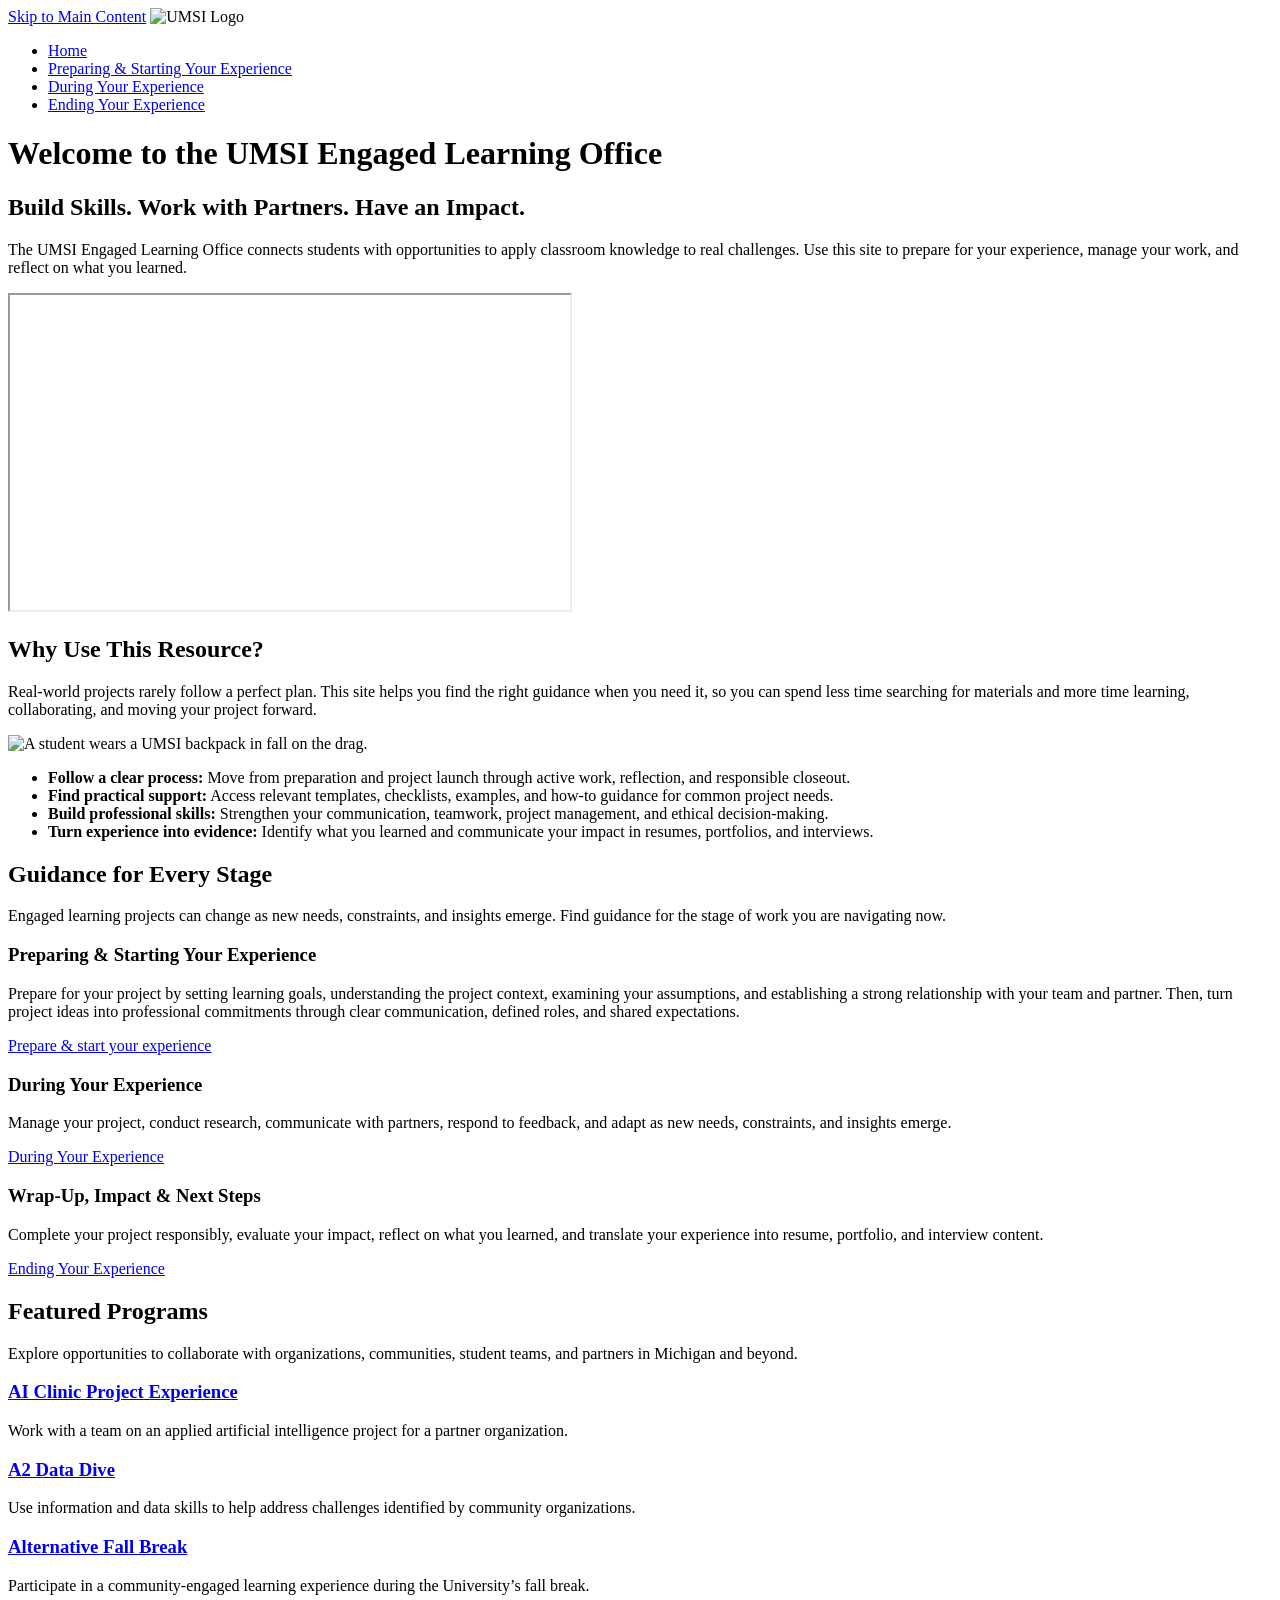
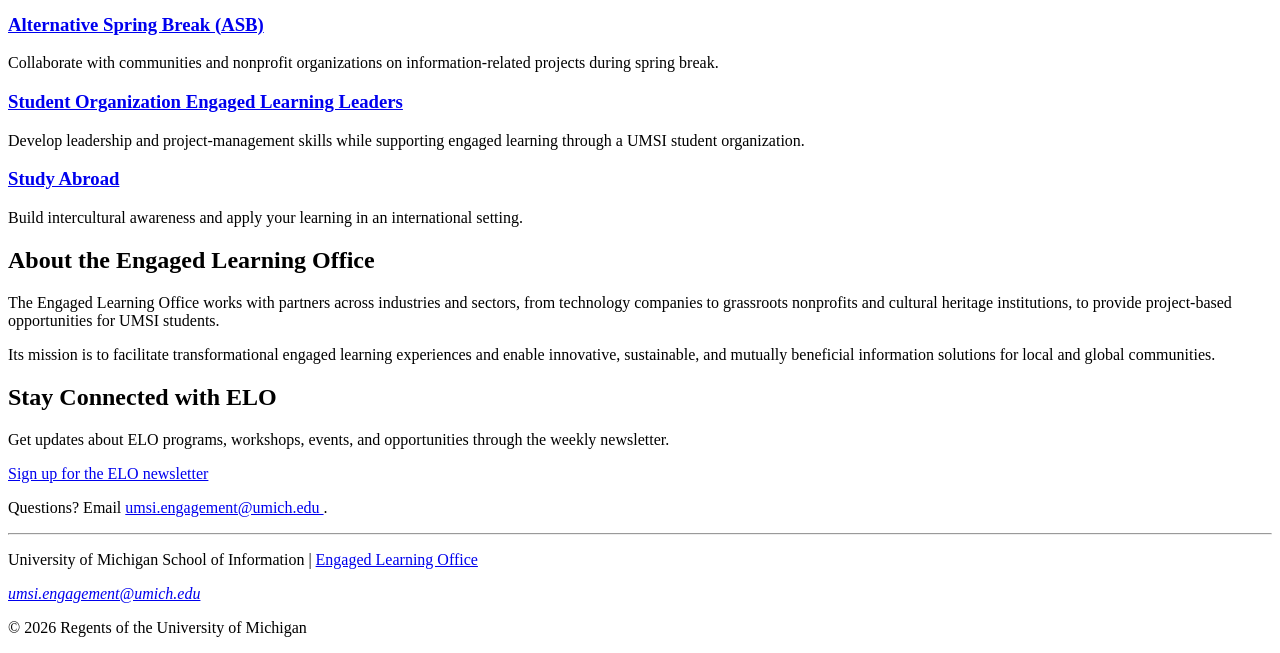
==== index.html @ dc37541a "Add files via upload" ====
<!DOCTYPE html>
<html lang="en">

<head>
    <meta charset="UTF-8">
    <meta name="viewport" content="width=device-width, initial-scale=1.0">
    <title>Engaged Learning Resources | UMSI</title>

</head>

<body>

    <header>
        <a href="#main">Skip to Main Content</a>
        <img src="images/UMSI_signature_vertical_informal_solidblue.jpg" alt="UMSI Logo">
        <nav>
            <ul>
                <li><a href="index.html">Home</a></li>
                <li><a href="prep.html">Preparing & Starting Your Experience</a></li>
                <li><a href="during.html">During Your Experience</a></li>
                <li><a href="ending.html">Ending Your Experience</a></li>
            </ul>
        </nav>
        <h1>Welcome to the UMSI Engaged Learning Office</h1>

    </header>
    <main id="main">
        <section>
            <h2>Build Skills. Work with Partners. Have an Impact.</h2>
            <p>
                The UMSI Engaged Learning Office connects students with opportunities to apply classroom knowledge to
                real challenges. Use this site to prepare for your experience, manage your work, and reflect on what you
                learned.
            </p>

            <iframe width="560" height="315" src="https://www.youtube.com/embed/81ZO9RfIJEQ?si=tBp82YWZMl1u7CVS"
                title="YouTube video player" 
                allow="accelerometer; autoplay; clipboard-write; encrypted-media; gyroscope; picture-in-picture; web-share"
                referrerpolicy="strict-origin-when-cross-origin" allowfullscreen></iframe>
            <!-- Note: this iframe might cause an Axe ARIA error - that's not on you that's on YouTube! -->
        </section>

        <section>
            <h2>Why Use This Resource?</h2>

            <p>Real-world projects rarely follow a perfect plan. This site helps you find the right guidance when you
                need it, so you can spend less time searching for materials and more time learning, collaborating, and
                moving your project forward.
            </p>
            <img src="images/UMSI_CampusFall_UMSIBackpack_02.jpg"
                alt="A student wears a UMSI backpack in fall on the drag.">
            <ul>
                <li><strong>Follow a clear process:</strong> Move from preparation and project launch through active
                    work, reflection, and responsible closeout.</li>
                <li><strong>Find practical support:</strong> Access relevant templates, checklists, examples, and how-to
                    guidance for common project needs.</li>
                <li><strong>Build professional skills:</strong> Strengthen your communication, teamwork, project
                    management, and ethical decision-making.</li>
                <li><strong>Turn experience into evidence:</strong> Identify what you learned and communicate your
                    impact in resumes, portfolios, and interviews.</li>
            </ul>
        </section>

        <section>
            <h2>Guidance for Every Stage</h2>

            <p>
                Engaged learning projects can change as new needs, constraints, and insights emerge.
                Find guidance for the stage of work you are navigating now.
            </p>

            <article>
                <h3>Preparing & Starting Your Experience</h3>
                <p>
                    Prepare for your project by setting learning goals, understanding the project context,
                    examining your assumptions, and establishing a strong relationship with your team and partner.
                    Then, turn project ideas into professional commitments through clear communication,
                    defined roles, and shared expectations.
                </p>
                <a href="prep.html">Prepare & start your experience</a>
            </article>

            <article>
                <h3>During Your Experience</h3>
                <p>
                    Manage your project, conduct research, communicate with partners, respond to feedback,
                    and adapt as new needs, constraints, and insights emerge.
                </p>
                <a href="during.html">During Your Experience</a>
            </article>

            <article>
                <h3>Wrap-Up, Impact & Next Steps</h3>
                <p>
                    Complete your project responsibly, evaluate your impact, reflect on what you learned,
                    and translate your experience into resume, portfolio, and interview content.
                </p>
                <a href="ending.html">Ending Your Experience</a>
            </article>
        </section>

        <section>
            <h2>Featured Programs</h2>
            <p>Explore opportunities to collaborate with organizations, communities, student teams, and partners in
                Michigan and beyond.</p>
            <article>
                <h3><a href="https://mcompass.umich.edu/_portal/tds-program-brochure?programid=12810">AI Clinic Project
                        Experience</a></h3>
                <p>Work with a team on an applied artificial intelligence project for a partner organization.</p>
            </article>

            <article>
                <h3><a href="https://mcompass.umich.edu/_portal/tds-program-brochure?programid=12556">A2 Data Dive</a>
                </h3>
                <p>Use information and data skills to help address challenges identified by community organizations.</p>
            </article>

            <article>
                <h3><a href="https://mcompass.umich.edu/_portal/tds-program-brochure?programid=11297">Alternative Fall
                        Break</a></h3>
                <p>Participate in a community-engaged learning experience during the University’s fall break.</p>
            </article>

            <article>
                <h3><a href="https://mcompass.umich.edu/_portal/tds-program-brochure?programid=10621">Alternative Spring
                        Break (ASB)</a></h3>
                <p>Collaborate with communities and nonprofit organizations on information-related projects during
                    spring break.</p>
            </article>

            <article>
                <h3><a href="https://mcompass.umich.edu/_portal/tds-program-brochure?programid=12294">Student
                        Organization Engaged Learning Leaders</a></h3>
                <p>Develop leadership and project-management skills while supporting engaged learning through a UMSI
                    student organization.</p>
            </article>

            <article>
                <h3><a href="https://www.si.umich.edu/student-life/study-abroad">Study Abroad</a></h3>
                <p>Build intercultural awareness and apply your learning in an international setting. </p>
            </article>
        </section>
        <section>
            <h2>About the Engaged Learning Office</h2>
            <p>The Engaged Learning Office works with partners across industries and sectors, from technology companies
                to grassroots nonprofits and cultural heritage institutions, to provide project-based opportunities for
                UMSI students.</p>
            <p>Its mission is to facilitate transformational engaged learning experiences and enable innovative,
                sustainable, and mutually beneficial information solutions for local and global communities.</p>
        </section>
        <aside>
            <h2>Stay Connected with ELO</h2>
            <p>Get updates about ELO programs, workshops, events, and opportunities through the weekly newsletter.</p>
            <div>
                <a href="https://umsi.info/elo-newsletter"> Sign up for the ELO newsletter</a>
            </div>
            <p>Questions? Email <a href="mailto:umsi.engagement@umich.edu">umsi.engagement@umich.edu </a>.</p>
        </aside>
    </main>

    <hr>

    <footer>
        <p>University of Michigan School of Information | <a
                href="https://www.si.umich.edu/programs/engaged-learning/about-engaged-learning-office">Engaged Learning
                Office </a></p>
        <address>
            <a href="mailto:umsi.engagement@umich.edu">umsi.engagement@umich.edu</a>
        </address>
        <p>&copy; 2026 Regents of the University of Michigan</p>
    </footer>
</body>

</html>
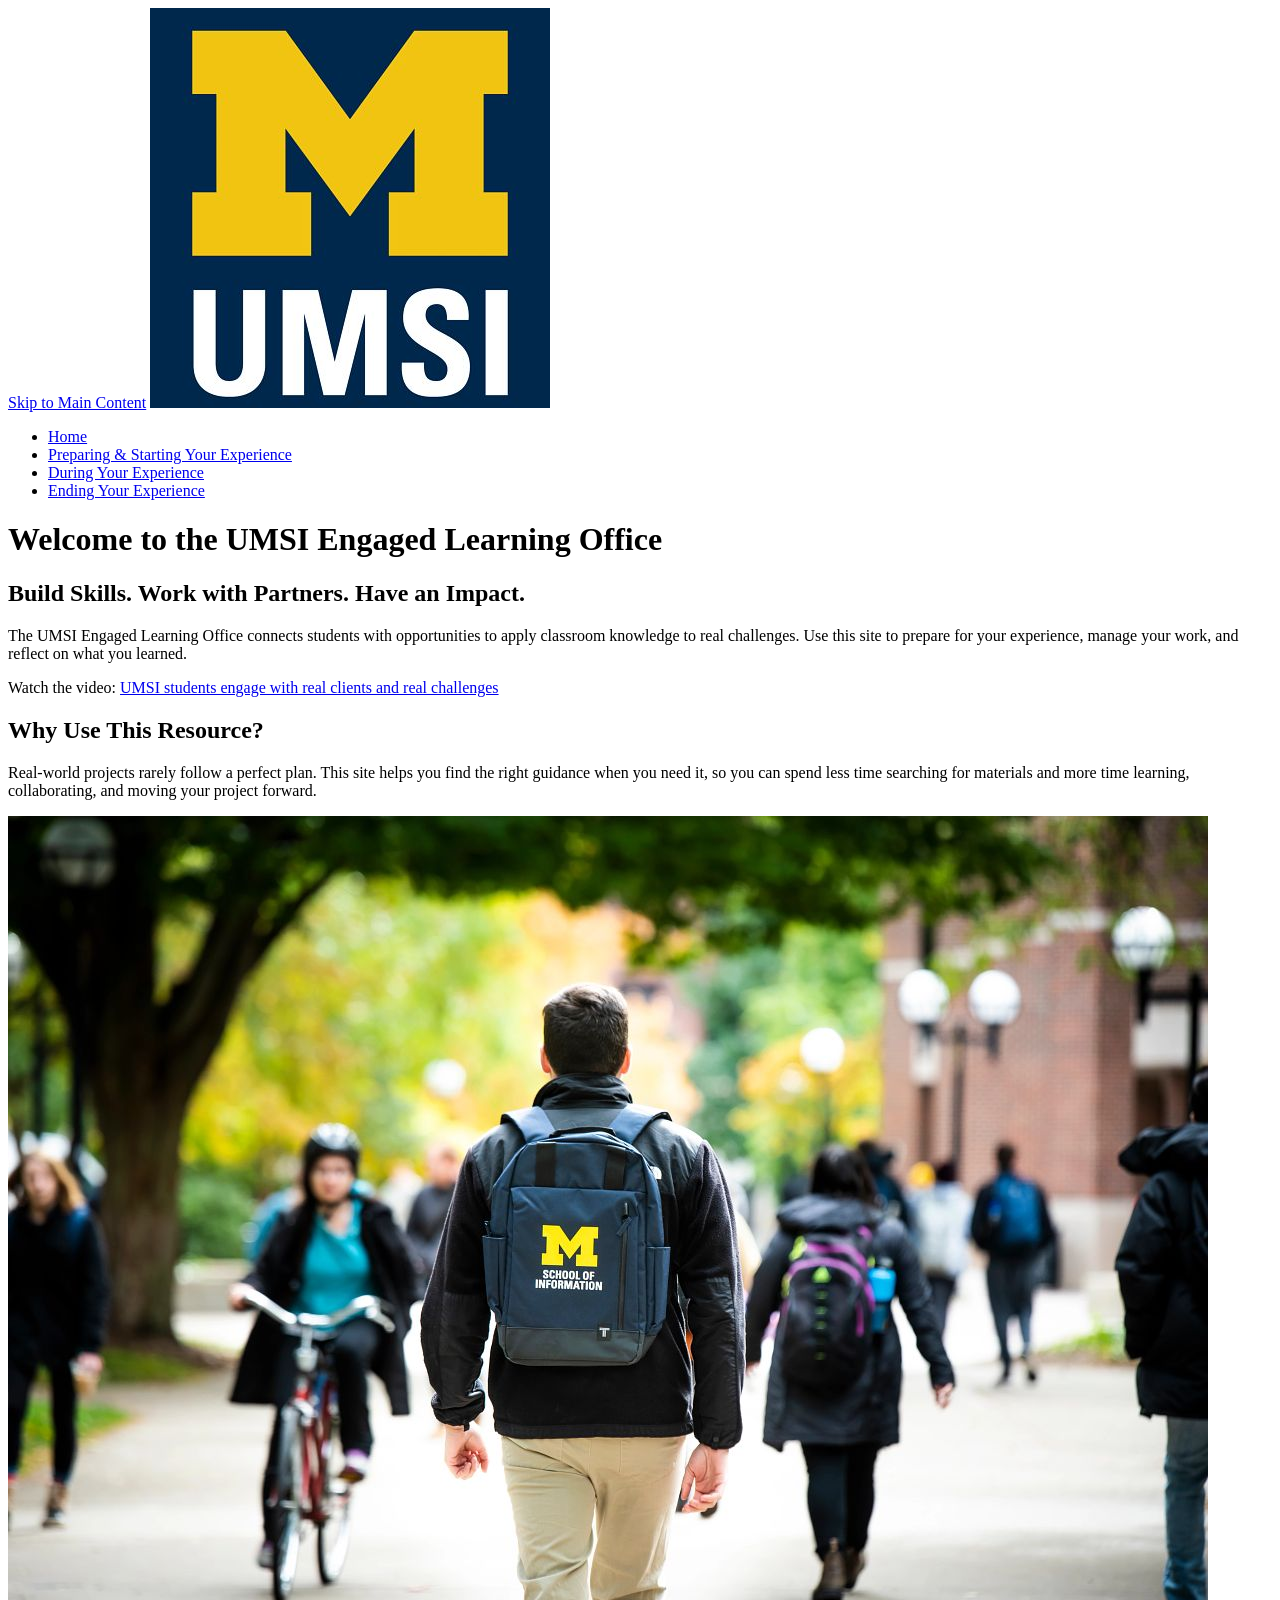
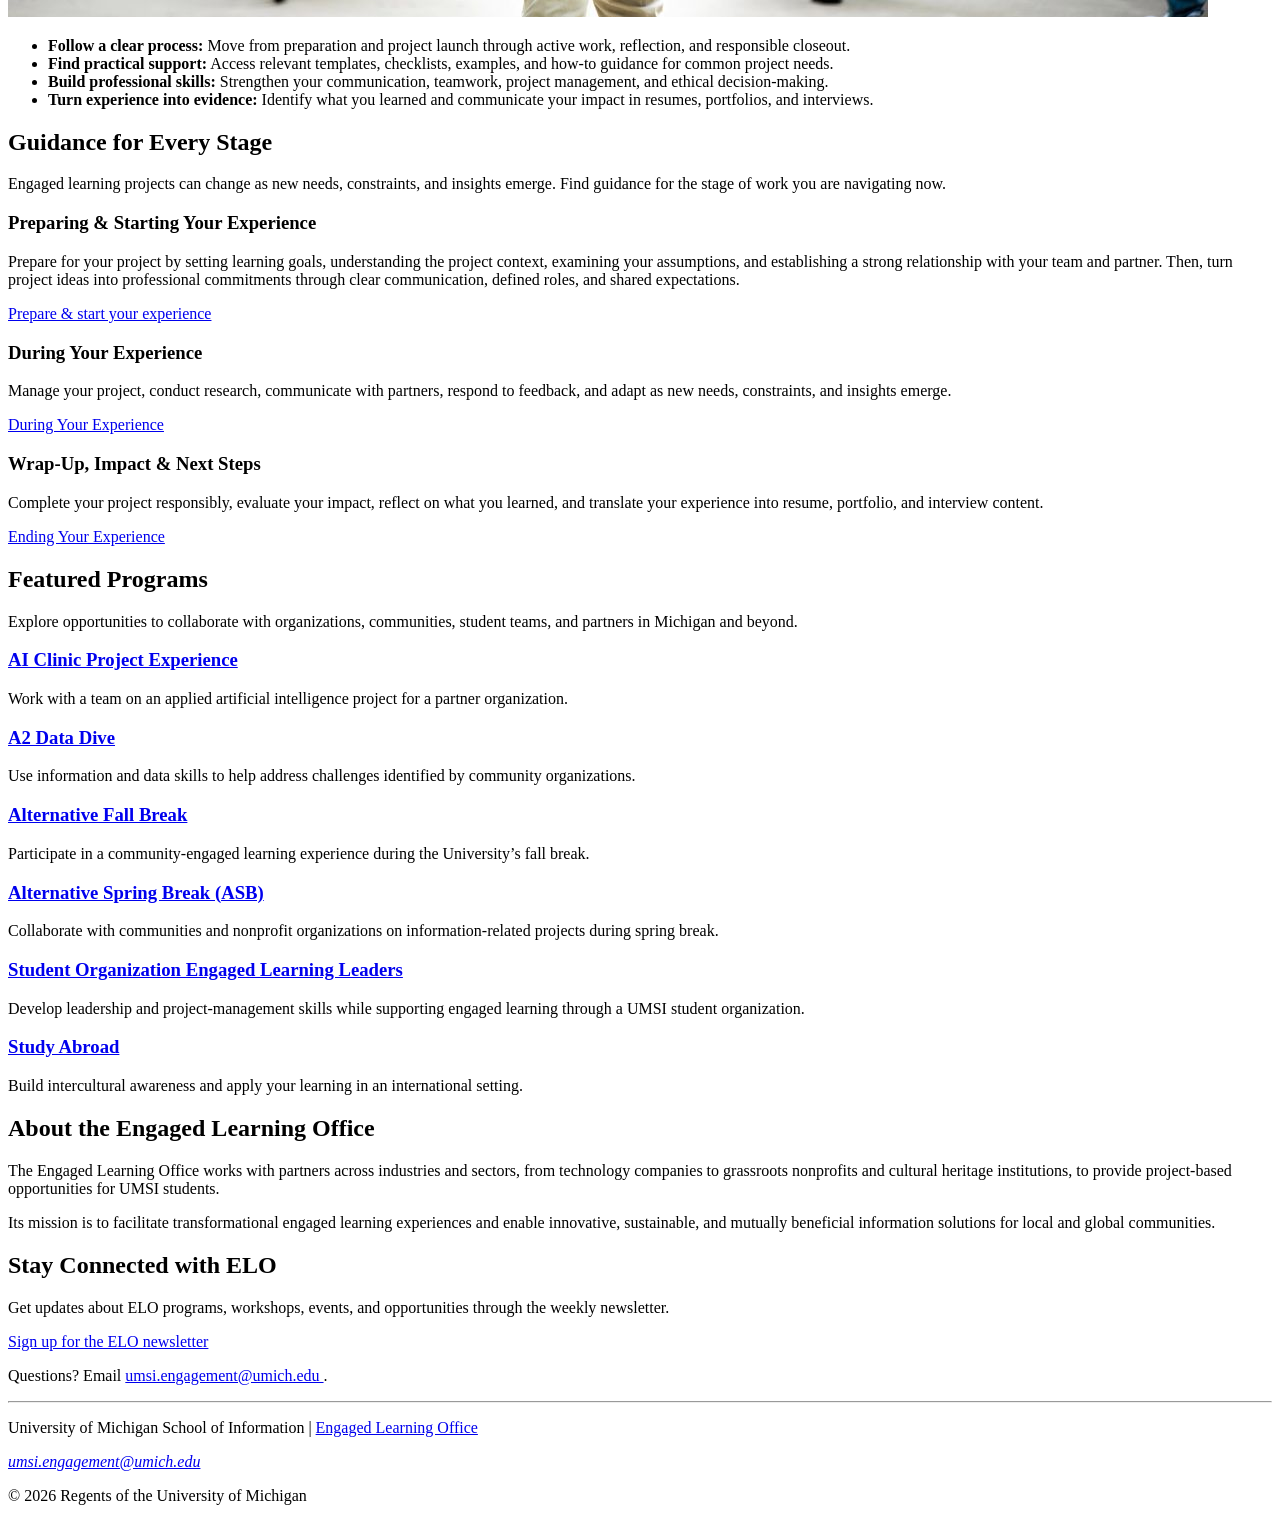
==== commit a4bfd83a: "Add files via upload" ====
--- a/index.html
+++ b/index.html
@@ -33,11 +33,12 @@
                 learned.
             </p>
 
-            <iframe width="560" height="315" src="https://www.youtube.com/embed/81ZO9RfIJEQ?si=tBp82YWZMl1u7CVS"
-                title="YouTube video player" 
-                allow="accelerometer; autoplay; clipboard-write; encrypted-media; gyroscope; picture-in-picture; web-share"
-                referrerpolicy="strict-origin-when-cross-origin" allowfullscreen></iframe>
-            <!-- Note: this iframe might cause an Axe ARIA error - that's not on you that's on YouTube! -->
+            <p>
+                Watch the video:
+                <a href="https://www.youtube.com/watch?v=你的VIDEO_ID">
+                    UMSI students engage with real clients and real challenges
+                </a>
+            </p>
         </section>
 
         <section>
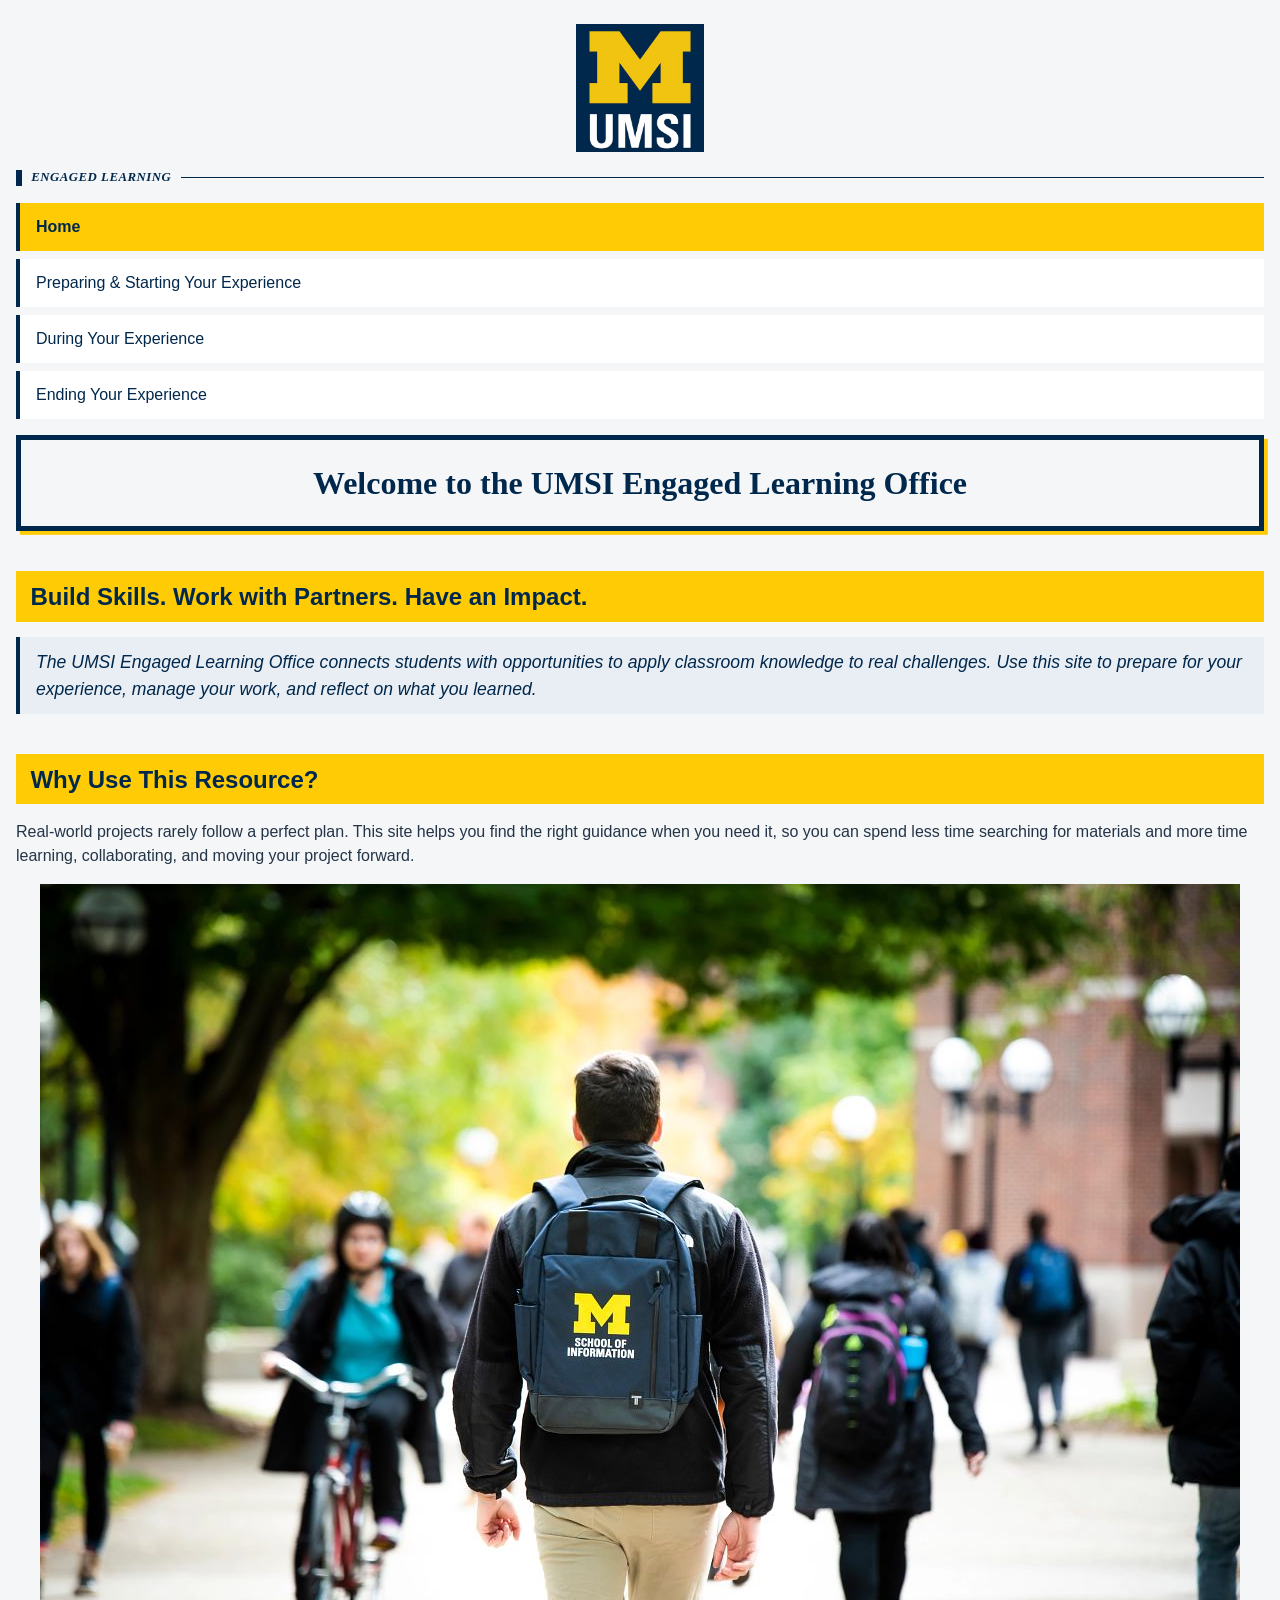
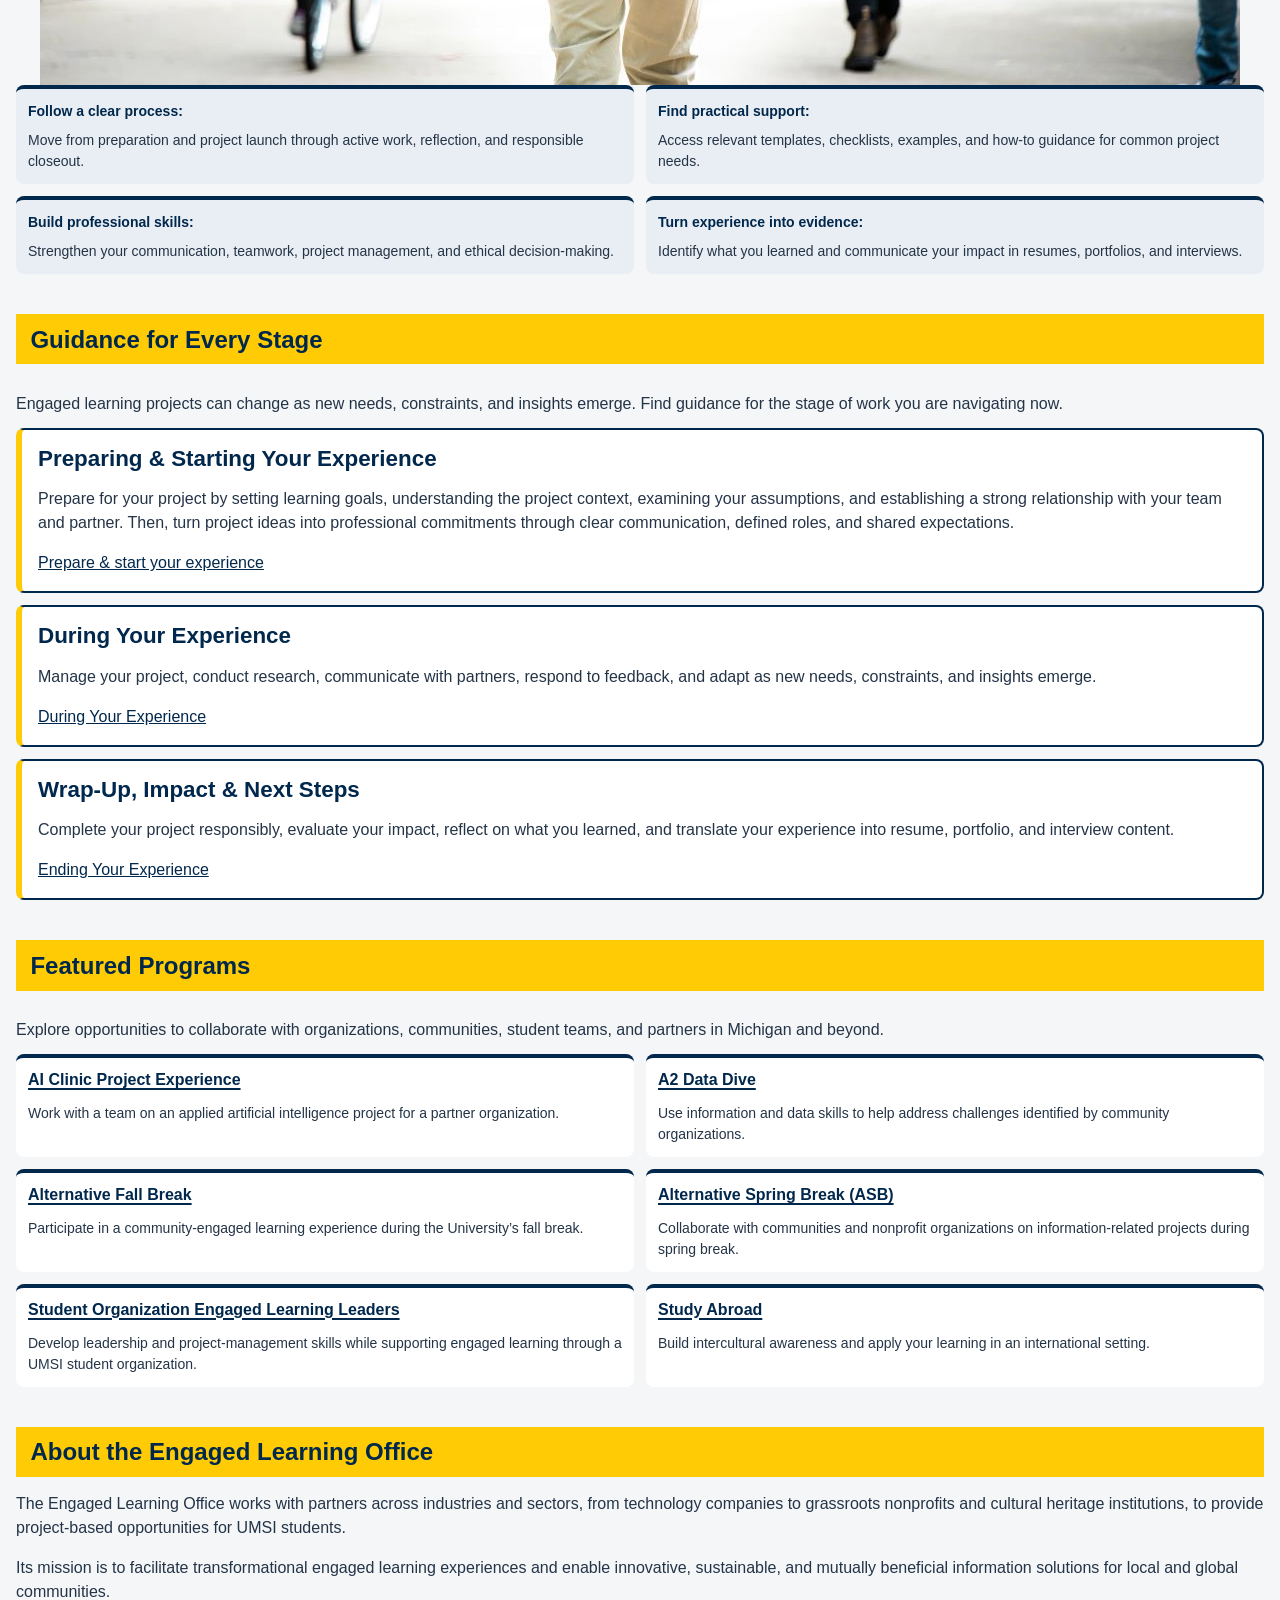
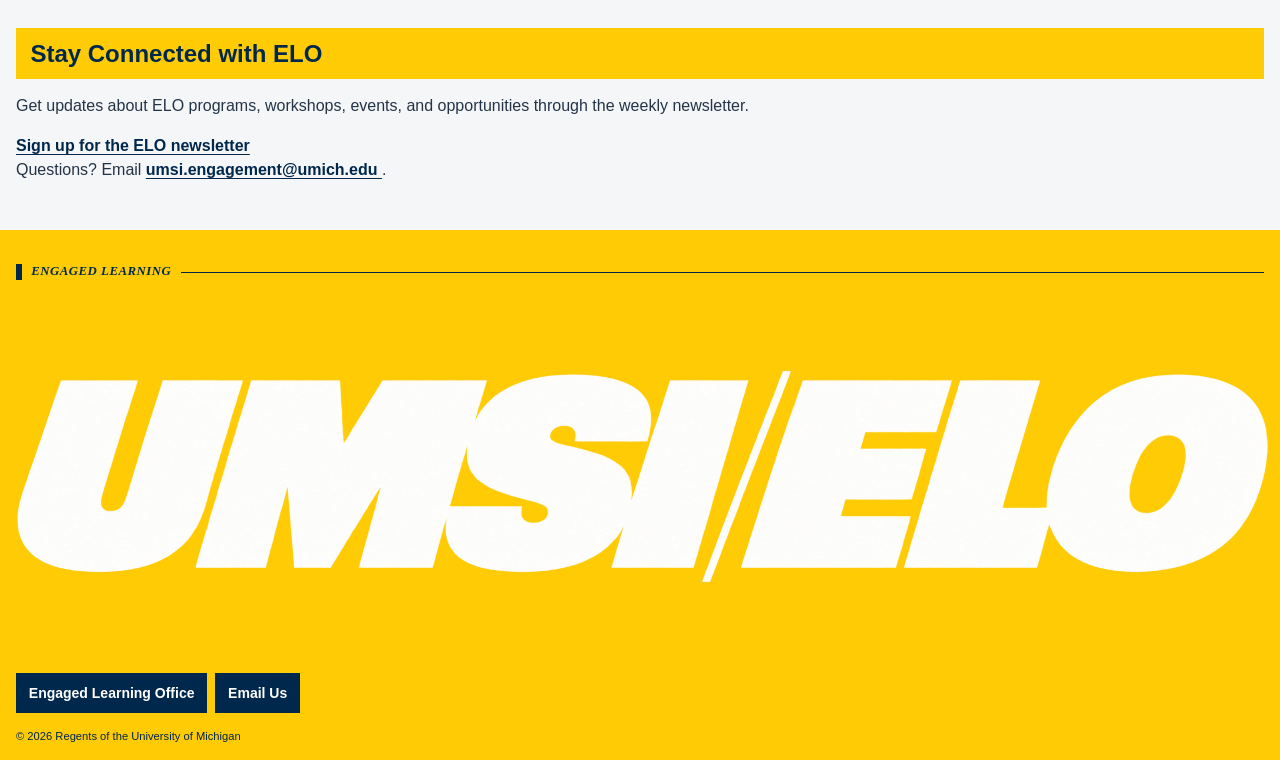
==== commit c2c95654: "Client Project Stage 2 File Uploaded" ====
--- a/index.html
+++ b/index.html
@@ -6,17 +6,24 @@
     <meta name="viewport" content="width=device-width, initial-scale=1.0">
     <title>Engaged Learning Resources | UMSI</title>
 
+    <link rel="stylesheet" href="css/html5reset.css">
+    <link rel="stylesheet" href="css/style.css">
+
 </head>
 
 <body>
 
     <header>
-        <a href="#main">Skip to Main Content</a>
+        <a href="#main" class="skip-link">Skip to Main Content</a>
         <img src="images/UMSI_signature_vertical_informal_solidblue.jpg" alt="UMSI Logo">
+        <div class="header-divider" aria-hidden="true">
+            <span>ENGAGED LEARNING</span>
+        </div>
+
         <nav>
             <ul>
-                <li><a href="index.html">Home</a></li>
-                <li><a href="prep.html">Preparing & Starting Your Experience</a></li>
+                <li><a href="index.html" aria-current="page">Home</a></li>
+                <li><a href="prep.html">Preparing &amp; Starting Your Experience</a></li>
                 <li><a href="during.html">During Your Experience</a></li>
                 <li><a href="ending.html">Ending Your Experience</a></li>
             </ul>
@@ -27,21 +34,15 @@
     <main id="main">
         <section>
             <h2>Build Skills. Work with Partners. Have an Impact.</h2>
-            <p>
+            <p class="page-intro">
                 The UMSI Engaged Learning Office connects students with opportunities to apply classroom knowledge to
                 real challenges. Use this site to prepare for your experience, manage your work, and reflect on what you
                 learned.
             </p>
 
-            <p>
-                Watch the video:
-                <a href="https://www.youtube.com/watch?v=你的VIDEO_ID">
-                    UMSI students engage with real clients and real challenges
-                </a>
-            </p>
         </section>
 
-        <section>
+        <section class="benefits">
             <h2>Why Use This Resource?</h2>
 
             <p>Real-world projects rarely follow a perfect plan. This site helps you find the right guidance when you
@@ -62,7 +63,7 @@
             </ul>
         </section>
 
-        <section>
+        <section class="guidance">
             <h2>Guidance for Every Stage</h2>
 
             <p>
@@ -100,7 +101,7 @@
             </article>
         </section>
 
-        <section>
+        <section class="programs">
             <h2>Featured Programs</h2>
             <p>Explore opportunities to collaborate with organizations, communities, student teams, and partners in
                 Michigan and beyond.</p>
@@ -159,16 +160,25 @@
         </aside>
     </main>
 
-    <hr>
 
     <footer>
-        <p>University of Michigan School of Information | <a
-                href="https://www.si.umich.edu/programs/engaged-learning/about-engaged-learning-office">Engaged Learning
-                Office </a></p>
-        <address>
-            <a href="mailto:umsi.engagement@umich.edu">umsi.engagement@umich.edu</a>
-        </address>
+        <div class="footer-heading">
+            <span>ENGAGED LEARNING</span>
+        </div>
+        <!-- UMSI/ELO footer graphic generated with ChatGPT.
+     Visual inspiration: https://lemkus.com/ -->
+
+        <img class="footer-brand" src="images/umsi-elo-footer.png" alt="UMSI/ELO">
+        <div class="footer-links">
+            <a href="https://www.si.umich.edu/programs/engaged-learning/about-engaged-learning-office">
+                Engaged Learning Office
+            </a>
+            <a href="mailto:umsi.engagement@umich.edu">
+                Email Us
+            </a>
+        </div>
         <p>&copy; 2026 Regents of the University of Michigan</p>
+
     </footer>
 </body>
 
--- a/css/style.css
+++ b/css/style.css
@@ -0,0 +1,531 @@
+/* reference: https://stylestage.dev/styles/at-the-desk */
+
+:root {
+    /* U of M colors */
+    --color-michigan-blue: #00274C;
+    --color-maize: #FFCB05;
+
+    /* Supporting colors */
+    --color-background: #F4F6F8;
+    --color-text-dark: #243447;
+    --color-light: #ffffff;
+    --color-link-blue: #00274C;
+
+    /* Borders */
+    --border-radius: 8px;
+}
+
+h1,
+h2,
+h3,
+h4 {
+    font-weight: 600;
+    line-height: 1.2;
+    margin-bottom: 0.65em;
+}
+
+h1 {
+    font-family: Georgia, "Times New Roman", sans-serif;
+    font-size: 2rem;
+}
+
+h2 {
+    font-family: "Trebuchet MS", Arial, sans-serif;
+    font-size: 1.5rem;
+    line-height: 1.3;
+    text-align: left;
+}
+
+#main h2 {
+    background-color: var(--color-maize);
+    align-self: center;
+    color: var(--color-michigan-blue);
+    padding: 0.4em 0.6em;
+}
+
+h3 {
+    font-family: Verdana, Arial, sans-serif;
+    font-size: 1.4rem;
+}
+
+h4 {
+    font-size: 1.2rem;
+}
+
+
+p {
+    margin: 0 0 1rem;
+}
+
+
+strong {
+    font-weight: 600;
+}
+
+a {
+    color: var(--color-link-blue);
+}
+
+
+body {
+    background-color: var(--color-background);
+    color: var(--color-text-dark);
+    font-family: Arial, sans-serif;
+    font-size: 1rem;
+    line-height: 1.5;
+}
+
+main {
+    padding-top: 1rem;
+    padding-left: 1rem;
+    padding-right: 1rem;
+    padding-bottom: 2rem;
+}
+
+main h3 {
+    color: var(--color-michigan-blue);
+}
+
+main>section {
+    margin-bottom: 1.5rem;
+}
+
+main>section+section {
+    margin-top: 2.5rem;
+}
+main img {
+    display: block;
+    max-width: 100%;
+    height: auto;
+    margin-left: auto;
+    margin-right: auto;
+}
+main a:hover,
+main a:focus-visible {
+    color: #702082;
+    text-decoration-thickness: 2px;
+    text-underline-offset: 0.2em;
+}
+
+main a:focus-visible {
+    outline: 2px solid var(--color-michigan-blue);
+    outline-offset: 3px;
+}
+
+main aside a {
+    font-weight: 700;
+    color: var(--color-michigan-blue);
+    text-underline-offset: 0.2em;
+}
+
+article {
+    padding: 1rem;
+}
+
+/* In-page section navigation */
+.section-jump {
+    margin-bottom: 0.5rem;
+}
+
+.section-jump a {
+    display: block;
+    padding: 0.75rem 1rem;
+    background-color: var(--color-light);
+    color: var(--color-michigan-blue);
+    border: 1px solid var(--color-michigan-blue);
+    text-decoration: none;
+    font-weight: bold;
+}
+
+.section-jump a:hover,
+.section-jump a:focus-visible {
+    background-color: var(--color-maize);
+    color: var(--color-michigan-blue);
+}
+
+/* Guidance cards for index page*/
+.guidance {
+    display: grid;
+    grid-template-columns: minmax(0, 1fr);
+    gap: 0.75rem;
+}
+
+.guidance>p {
+    margin-bottom: 0;
+}
+
+.guidance article {
+    background-color: var(--color-light);
+    border: 2px solid var(--color-michigan-blue);
+    border-left: 6px solid var(--color-maize);
+    border-radius: var(--border-radius);
+    padding: 1rem;
+}
+
+/* Featured Programs for index page */
+.programs {
+    display: grid;
+    grid-template-columns: repeat(2, minmax(0, 1fr));
+    gap: 0.75rem;
+}
+
+.programs article h3 {
+    font-size: 1rem;
+    line-height: 1.3;
+}
+
+.programs article p {
+    font-size: 0.875rem;
+    line-height: 1.5;
+}
+
+.programs>h2,
+.programs>p {
+    grid-column: 1 / -1;
+}
+
+.programs>p {
+    margin-bottom: 0;
+}
+
+.programs article {
+    display: grid;
+    grid-template-rows: auto 1fr;
+    gap: 0.75rem;
+    padding: 0.75rem;
+    background-color: var(--color-light);
+    border-top: 4px solid var(--color-michigan-blue);
+    border-radius: var(--border-radius);
+}
+
+.programs article h3,
+.programs article p {
+    margin-bottom: 0;
+}
+
+.programs h3 a {
+    color: var(--color-michigan-blue);
+    text-decoration-thickness: 2px;
+    text-underline-offset: 0.2em;
+}
+
+.programs h3 a:hover,
+.programs h3 a:focus {
+    color: #702082;
+}
+
+header {
+    --logomark-height: 3em;
+    --logomark-padding: 0 1em;
+    display: grid;
+    grid-template-columns: minmax(0, 1fr);
+    justify-items: stretch;
+    gap: 1rem;
+    padding: 1.5rem 1rem;
+    color: var(--color-michigan-blue);
+    text-align: center;
+}
+
+/* Engaged Learning decorative heading */
+.header-divider,
+.footer-heading {
+    display: flex;
+    align-items: center;
+    gap: 0.6rem;
+    width: 100%;
+}
+
+.header-divider::before,
+.footer-heading::before {
+    content: "";
+    width: 0.35rem;
+    height: 1rem;
+    background-color: var(--color-michigan-blue);
+    flex-shrink: 0;
+}
+
+.header-divider span,
+.footer-heading span {
+    font-family: Georgia, serif;
+    font-size: 0.8rem;
+    font-style: italic;
+    font-weight: bold;
+    letter-spacing: 0.04em;
+    color: var(--color-michigan-blue);
+    white-space: nowrap;
+}
+
+.header-divider::after,
+.footer-heading::after {
+    content: "";
+    flex: 1;
+    height: 1px;
+    background-color: var(--color-michigan-blue);
+}
+
+header img {
+    display: block;
+    width: 100%;
+    max-width: 8rem;
+    height: auto;
+    justify-self: center;
+}
+
+header nav {
+    width: 100%;
+}
+
+header h1 {
+    width: 100%;
+    box-sizing: border-box;
+    display: inline-grid;
+    min-height: var(--logomark-height);
+    padding: var(--logomark-padding);
+    margin-bottom: 0;
+    /* remove default margin from h1 */
+
+    background-color: transparent;
+    color: var(--color-michigan-blue);
+    border: 0.16em solid var(--color-michigan-blue);
+    box-shadow: 0.12em 0.12em var(--color-maize);
+
+    place-content: center;
+}
+
+/* I use a simple 1 column grid here just for layout purposes */
+nav ul {
+    display: grid;
+    grid-template-columns: minmax(0, 1fr);
+    gap: 0.5rem;
+    margin: 0;
+    padding: 0;
+    list-style: none;
+}
+
+nav ul a {
+    display: block;
+    padding: 0.75rem 1rem;
+    font-size: 1rem;
+    background-color: var(--color-light);
+    color: var(--color-michigan-blue);
+    border-left: 4px solid var(--color-michigan-blue);
+    text-align: left;
+    text-decoration: none;
+}
+
+nav ul a:hover,
+nav ul a:focus {
+    background-color: var(--color-maize);
+    color: var(--color-michigan-blue);
+}
+
+nav a[aria-current="page"] {
+    background-color: var(--color-maize);
+    color: var(--color-michigan-blue);
+    font-weight: bold;
+}
+
+
+.skip-link {
+    position: absolute;
+    top: auto;
+    left: -10000px;
+    width: 1px;
+    height: 1px;
+    background-color: var(--color-maize);
+    color: var(--color-michigan-blue);
+    font-size: 1.125rem;
+    overflow: hidden;
+}
+
+.skip-link:focus {
+    z-index: 1000;
+    position: fixed;
+    top: 0;
+    left: 0;
+    width: auto;
+    height: auto;
+    padding: 0.5em;
+}
+
+.phase-intro,
+.page-intro {
+    padding: 0.75rem 1rem;
+    background-color: #E8EEF3;
+    border-left: 4px solid var(--color-michigan-blue);
+    color: var(--color-michigan-blue);
+    font-family: "Trebuchet MS", Arial, sans-serif;
+    font-size: 1.1rem;
+    font-style: italic;
+    line-height: 1.5;
+}
+
+/* Resources grids */
+.resources>ul {
+    display: grid;
+    grid-template-columns: repeat(auto-fit, minmax(min(100%, 16rem), 1fr));
+    gap: 0.75rem;
+    list-style: none;
+    padding: 0;
+}
+
+.resources>ul>li {
+    padding: 1rem;
+    background-color: var(--color-light);
+    border-top: 4px solid var(--color-michigan-blue);
+    border-left: 4px solid var(--color-maize);
+    border-radius: var(--border-radius);
+}
+
+.resources a {
+    font-weight: bold;
+    text-underline-offset: 0.2em;
+}
+
+/* Focus and Objectives */
+.objectives ul {
+    display: grid;
+    grid-template-columns: repeat(auto-fit, minmax(min(100%, 16rem), 1fr));
+    gap: 0.75rem;
+    padding: 0;
+    list-style: none;
+}
+
+.objectives li {
+    counter-increment: objective;
+    position: relative;
+    padding: 0 0 1rem 3rem;
+    border-bottom: 1px solid #CBD5DF;
+    background-color: transparent;
+}
+
+.objectives li::before {
+    content: "0" counter(objective);
+    position: absolute;
+    top: 0;
+    left: 0;
+    color: var(--color-michigan-blue);
+    font-family: Georgia, serif;
+    font-size: 1.25rem;
+    font-weight: bold;
+}
+
+.objectives li strong {
+    display: block;
+    margin-bottom: 0.35rem;
+    color: var(--color-michigan-blue);
+}
+
+/* Benefits grid */
+.benefits ul {
+    display: grid;
+    grid-template-columns: repeat(2, minmax(0, 1fr));
+    gap: 0.75rem;
+    padding: 0;
+    list-style: none;
+}
+
+.benefits li {
+    padding: 0.75rem;
+    background-color: #E8EEF3;
+    border-top: 4px solid var(--color-michigan-blue);
+    border-radius: var(--border-radius);
+    font-size: 0.875rem;
+}
+
+
+
+.benefits li strong {
+    display: block;
+    margin-bottom: 0.5rem;
+    color: var(--color-michigan-blue);
+}
+
+/* Reflection questions grid */
+.reflection-questions ul {
+    display: grid;
+    grid-template-columns: repeat(2, minmax(0, 1fr));
+    gap: 0.75rem;
+    padding: 0;
+    list-style: none;
+}
+
+.reflection-questions li {
+    padding: 0.75rem;
+    background-color: var(--color-light);
+    border-top: 4px solid var(--color-michigan-blue);
+    border-radius: var(--border-radius);
+    font-size: 0.875rem;
+}
+
+/* Footer design inspired by Lemkus:
+   https://blog.hubspot.com/website/website-footer
+   https://lemkus.com/
+*/
+footer {
+    display: grid;
+    grid-template-columns: minmax(0, 1fr);
+    gap: 0.4rem;
+    padding: 2rem 1rem 1rem;
+    background-color: var(--color-maize);
+    color: var(--color-michigan-blue);
+    border-radius: 0;
+}
+
+footer p {
+    margin: 0;
+}
+
+footer a {
+    color: var(--color-michigan-blue);
+}
+
+
+/* UMSI/ELO footer image */
+.footer-brand {
+    display: block;
+    width: calc(100% + 2rem);
+    height: auto;
+    margin-left: -1rem;
+    margin-top: -1.5rem;
+    margin-bottom: -1.5rem;
+}
+
+
+.footer-links {
+    display: flex;
+    flex-wrap: wrap;
+    gap: 0.5rem;
+    align-items: center;
+}
+
+.footer-links a {
+    display: inline-block;
+    padding: 0.6rem 0.8rem;
+    background-color: var(--color-michigan-blue);
+    color: var(--color-light);
+    font-family: Arial, sans-serif;
+    font-size: 0.875rem;
+    font-weight: bold;
+    text-align: center;
+    text-decoration: none;
+    border-radius: 0;
+}
+
+.footer-links a:hover,
+.footer-links a:focus {
+    background-color: var(--color-light);
+    color: var(--color-michigan-blue);
+    outline: 2px solid var(--color-michigan-blue);
+}
+
+
+footer p:last-child {
+    margin: 0;
+    padding-top: 0.5rem;
+    border-top: 0;
+    color: var(--color-michigan-blue);
+    font-size: 0.7rem;
+    font-weight: normal;
+}
+
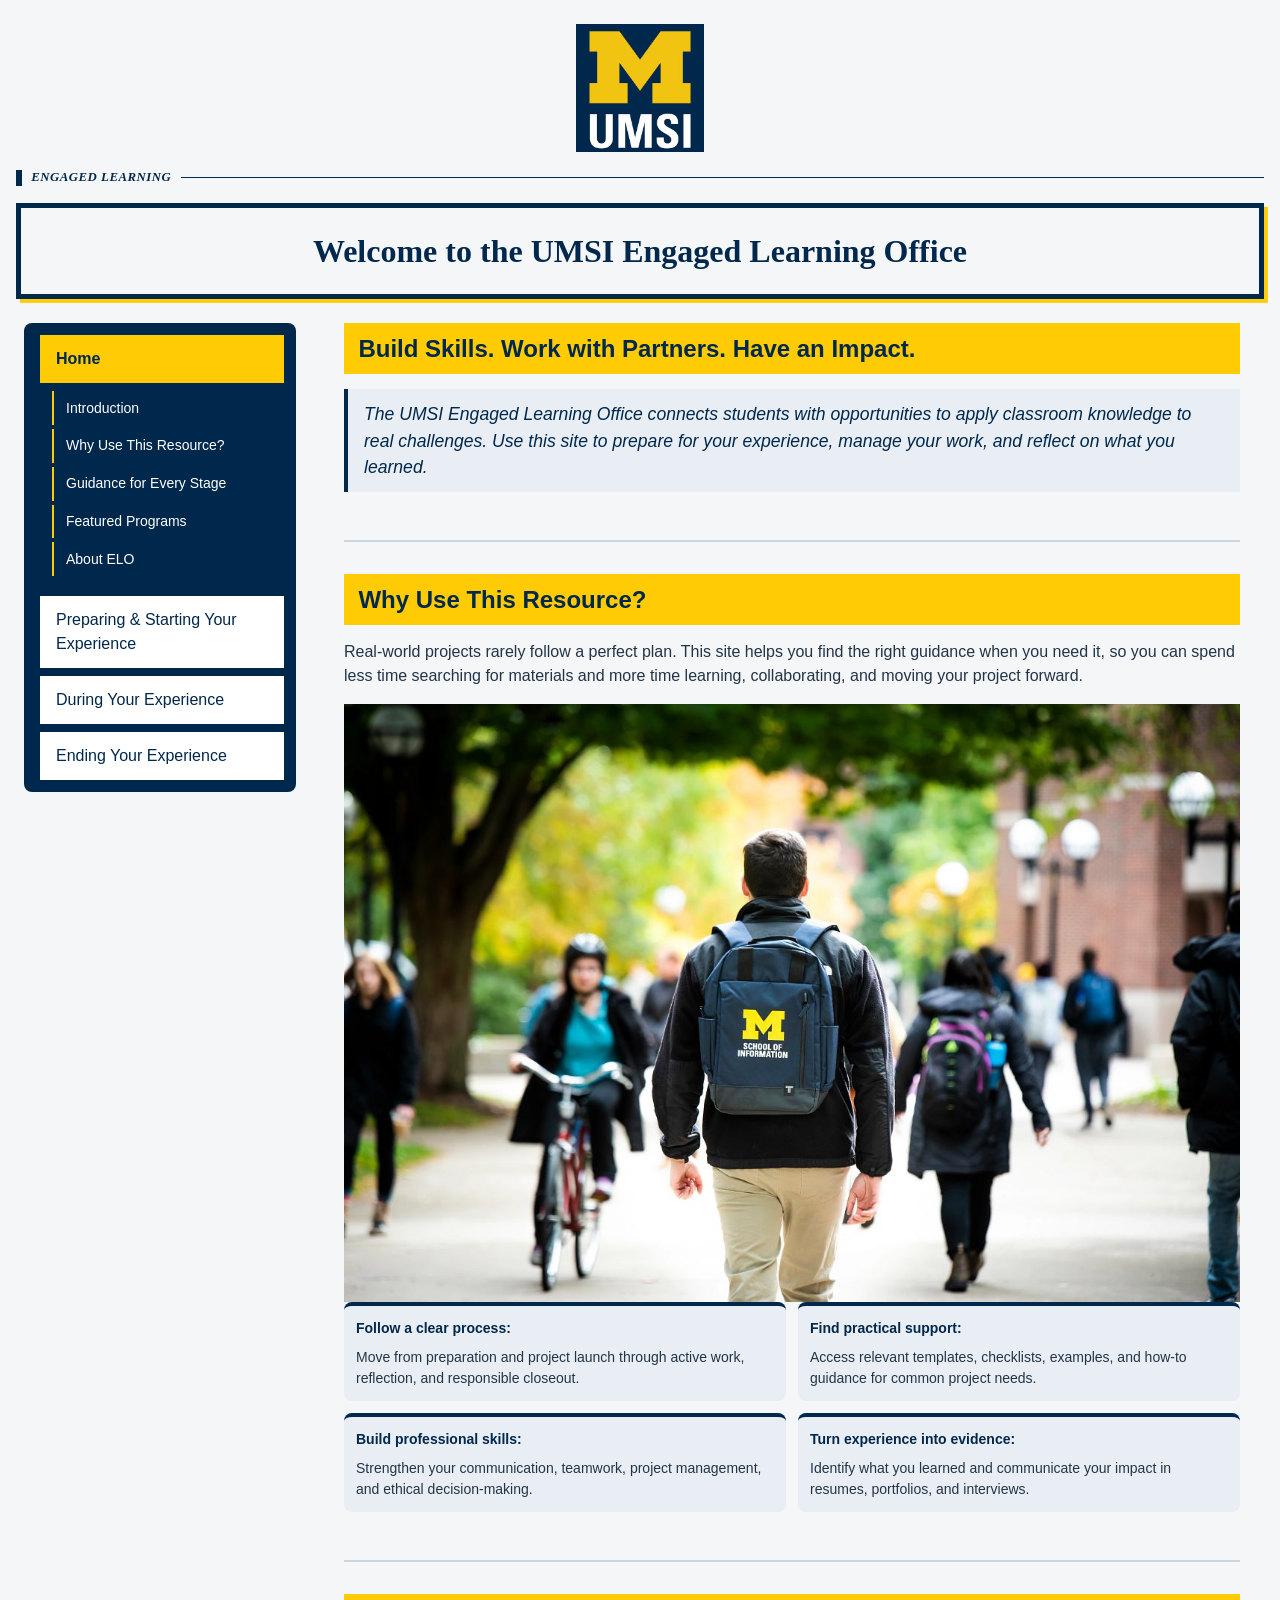
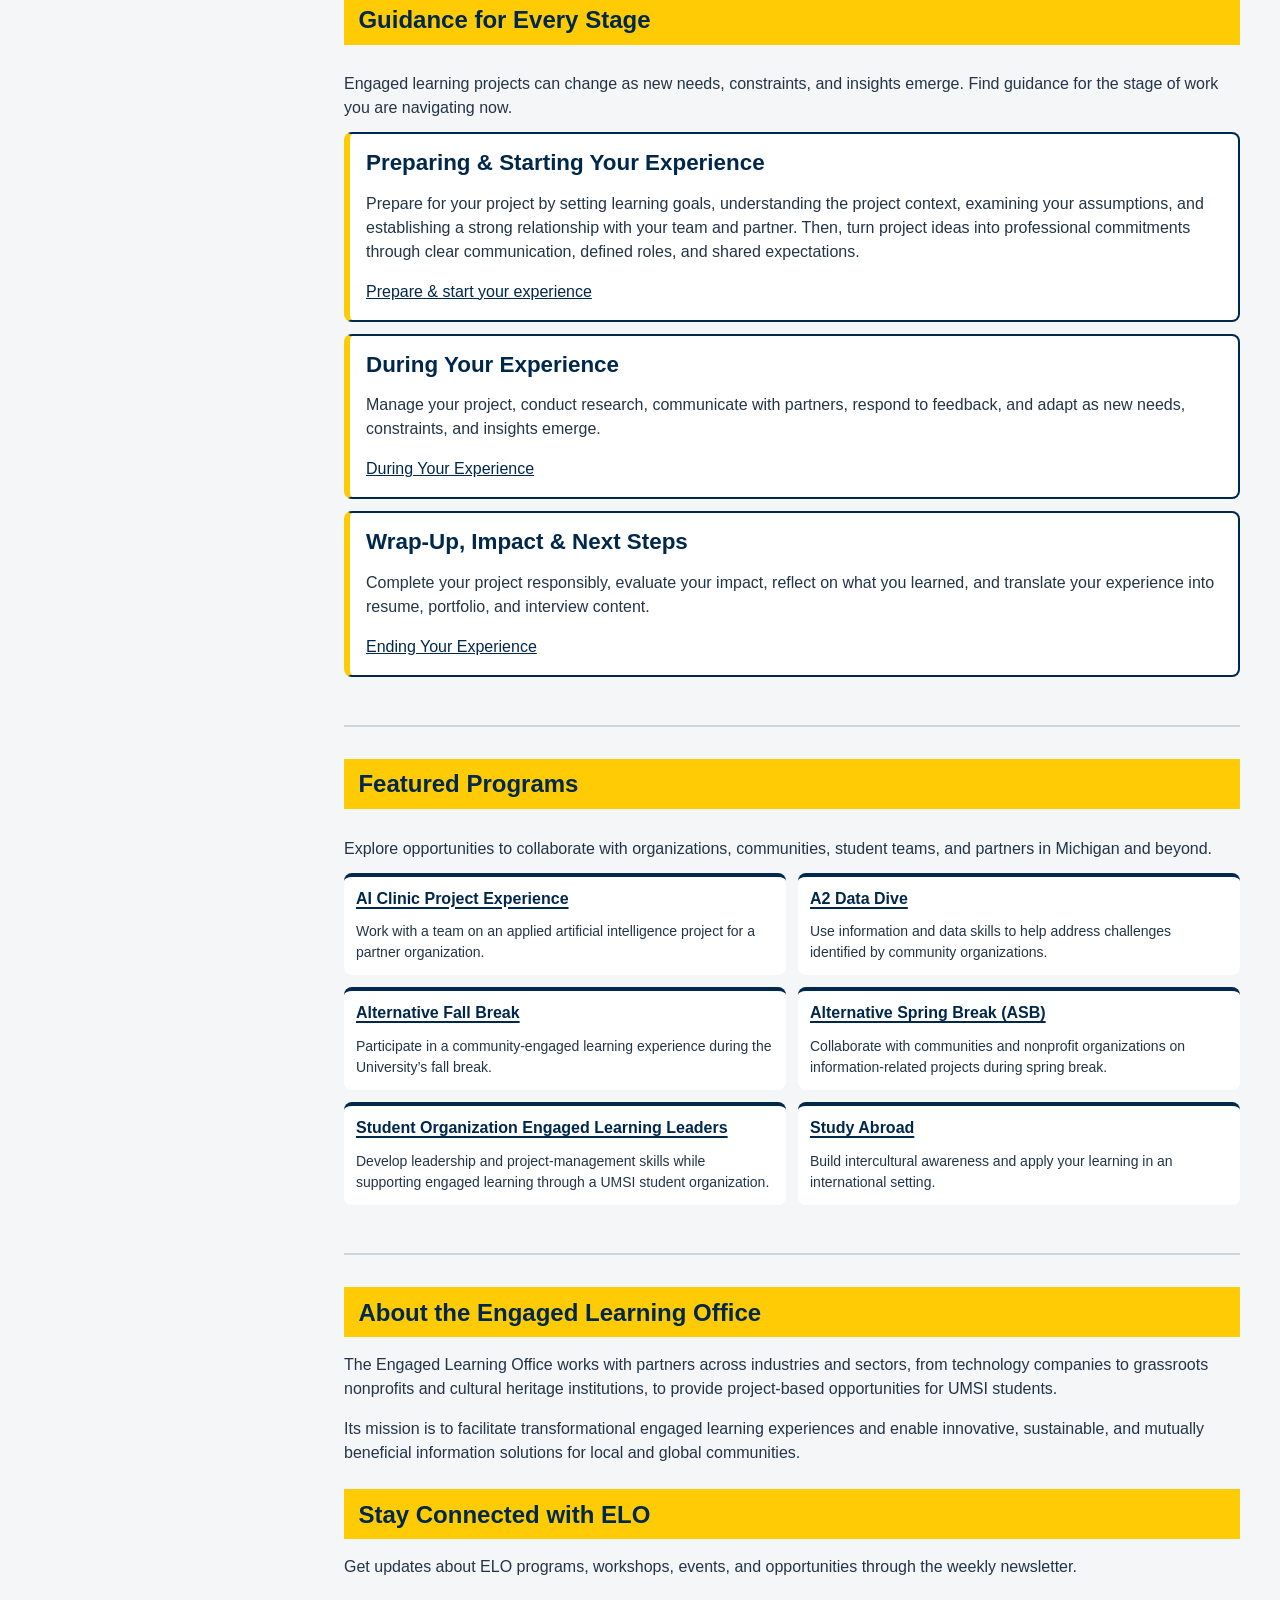
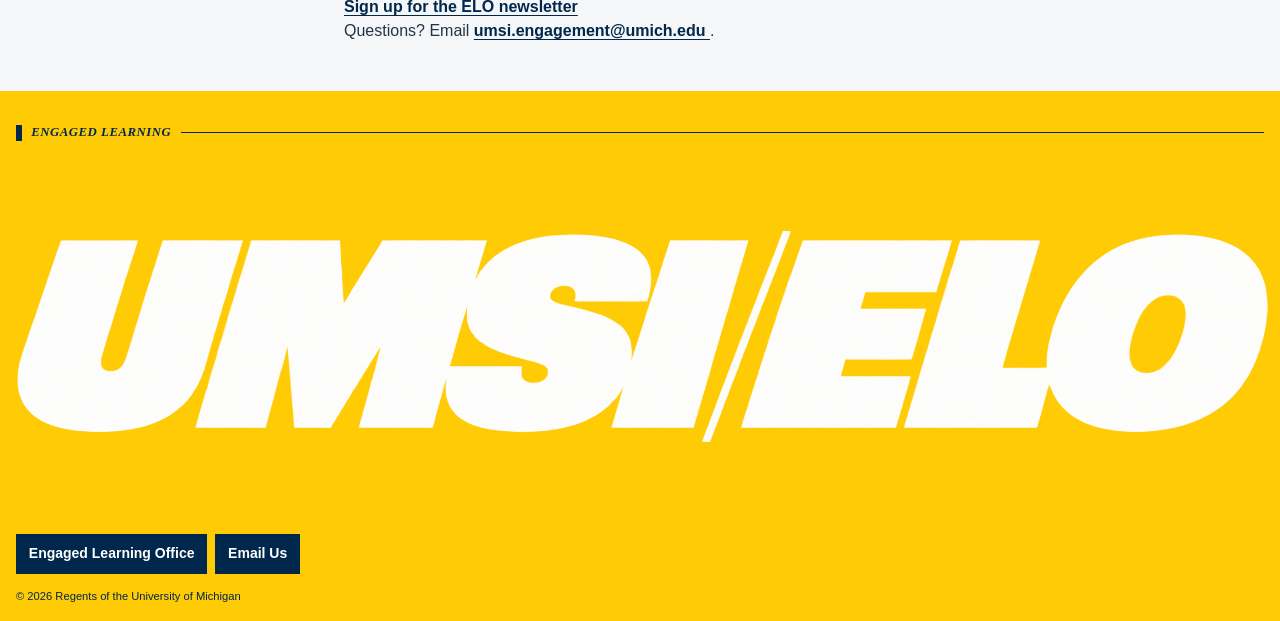
==== commit 8b300ded: "Add files via upload" ====
--- a/index.html
+++ b/index.html
@@ -20,146 +20,181 @@
             <span>ENGAGED LEARNING</span>
         </div>
 
-        <nav>
+        <h1>Welcome to the UMSI Engaged Learning Office</h1>
+
+    </header>
+
+    <div class="page-layout">
+        <nav aria-label="Main navigation">
             <ul>
-                <li><a href="index.html" aria-current="page">Home</a></li>
-                <li><a href="prep.html">Preparing &amp; Starting Your Experience</a></li>
-                <li><a href="during.html">During Your Experience</a></li>
-                <li><a href="ending.html">Ending Your Experience</a></li>
+                <li>
+                    <a href="index.html" aria-current="page">Home</a>
+
+                    <ul class="page-toc" aria-label="On this page">
+                        <li><a href="#introduction">Introduction</a></li>
+                        <li><a href="#benefits">Why Use This Resource?</a></li>
+                        <li><a href="#guidance">Guidance for Every Stage</a></li>
+                        <li><a href="#programs">Featured Programs</a></li>
+                        <li><a href="#about-elo">About ELO</a></li>
+                    </ul>
+                </li>
+
+                <li>
+                    <a href="prep.html">Preparing &amp; Starting Your Experience</a>
+                </li>
+
+                <li>
+                    <a href="during.html">During Your Experience</a>
+                </li>
+
+                <li>
+                    <a href="ending.html">Ending Your Experience</a>
+                </li>
             </ul>
         </nav>
-        <h1>Welcome to the UMSI Engaged Learning Office</h1>
-
-    </header>
-    <main id="main">
-        <section>
-            <h2>Build Skills. Work with Partners. Have an Impact.</h2>
-            <p class="page-intro">
-                The UMSI Engaged Learning Office connects students with opportunities to apply classroom knowledge to
-                real challenges. Use this site to prepare for your experience, manage your work, and reflect on what you
-                learned.
-            </p>
-
-        </section>
-
-        <section class="benefits">
-            <h2>Why Use This Resource?</h2>
-
-            <p>Real-world projects rarely follow a perfect plan. This site helps you find the right guidance when you
-                need it, so you can spend less time searching for materials and more time learning, collaborating, and
-                moving your project forward.
-            </p>
-            <img src="images/UMSI_CampusFall_UMSIBackpack_02.jpg"
-                alt="A student wears a UMSI backpack in fall on the drag.">
-            <ul>
-                <li><strong>Follow a clear process:</strong> Move from preparation and project launch through active
-                    work, reflection, and responsible closeout.</li>
-                <li><strong>Find practical support:</strong> Access relevant templates, checklists, examples, and how-to
-                    guidance for common project needs.</li>
-                <li><strong>Build professional skills:</strong> Strengthen your communication, teamwork, project
-                    management, and ethical decision-making.</li>
-                <li><strong>Turn experience into evidence:</strong> Identify what you learned and communicate your
-                    impact in resumes, portfolios, and interviews.</li>
-            </ul>
-        </section>
-
-        <section class="guidance">
-            <h2>Guidance for Every Stage</h2>
-
-            <p>
-                Engaged learning projects can change as new needs, constraints, and insights emerge.
-                Find guidance for the stage of work you are navigating now.
-            </p>
-
-            <article>
-                <h3>Preparing & Starting Your Experience</h3>
+
+        <main id="main">
+            <section id="" introduction">
+                <h2>Build Skills. Work with Partners. Have an Impact.</h2>
+                <p class="page-intro">
+                    The UMSI Engaged Learning Office connects students with opportunities to apply classroom knowledge
+                    to
+                    real challenges. Use this site to prepare for your experience, manage your work, and reflect on what
+                    you
+                    learned.
+                </p>
+
+            </section>
+
+            <section class="benefits" id="benefits">
+                <h2>Why Use This Resource?</h2>
+
+                <p>Real-world projects rarely follow a perfect plan. This site helps you find the right guidance when
+                    you
+                    need it, so you can spend less time searching for materials and more time learning, collaborating,
+                    and
+                    moving your project forward.
+                </p>
+                <img src="images/UMSI_CampusFall_UMSIBackpack_02.jpg"
+                    alt="A student wears a UMSI backpack in fall on the drag.">
+                <ul>
+                    <li><strong>Follow a clear process:</strong> Move from preparation and project launch through active
+                        work, reflection, and responsible closeout.</li>
+                    <li><strong>Find practical support:</strong> Access relevant templates, checklists, examples, and
+                        how-to
+                        guidance for common project needs.</li>
+                    <li><strong>Build professional skills:</strong> Strengthen your communication, teamwork, project
+                        management, and ethical decision-making.</li>
+                    <li><strong>Turn experience into evidence:</strong> Identify what you learned and communicate your
+                        impact in resumes, portfolios, and interviews.</li>
+                </ul>
+            </section>
+
+            <section class="guidance" id="guidance">
+                <h2>Guidance for Every Stage</h2>
+
                 <p>
-                    Prepare for your project by setting learning goals, understanding the project context,
-                    examining your assumptions, and establishing a strong relationship with your team and partner.
-                    Then, turn project ideas into professional commitments through clear communication,
-                    defined roles, and shared expectations.
-                </p>
-                <a href="prep.html">Prepare & start your experience</a>
-            </article>
-
-            <article>
-                <h3>During Your Experience</h3>
-                <p>
-                    Manage your project, conduct research, communicate with partners, respond to feedback,
-                    and adapt as new needs, constraints, and insights emerge.
-                </p>
-                <a href="during.html">During Your Experience</a>
-            </article>
-
-            <article>
-                <h3>Wrap-Up, Impact & Next Steps</h3>
-                <p>
-                    Complete your project responsibly, evaluate your impact, reflect on what you learned,
-                    and translate your experience into resume, portfolio, and interview content.
-                </p>
-                <a href="ending.html">Ending Your Experience</a>
-            </article>
-        </section>
-
-        <section class="programs">
-            <h2>Featured Programs</h2>
-            <p>Explore opportunities to collaborate with organizations, communities, student teams, and partners in
-                Michigan and beyond.</p>
-            <article>
-                <h3><a href="https://mcompass.umich.edu/_portal/tds-program-brochure?programid=12810">AI Clinic Project
-                        Experience</a></h3>
-                <p>Work with a team on an applied artificial intelligence project for a partner organization.</p>
-            </article>
-
-            <article>
-                <h3><a href="https://mcompass.umich.edu/_portal/tds-program-brochure?programid=12556">A2 Data Dive</a>
-                </h3>
-                <p>Use information and data skills to help address challenges identified by community organizations.</p>
-            </article>
-
-            <article>
-                <h3><a href="https://mcompass.umich.edu/_portal/tds-program-brochure?programid=11297">Alternative Fall
-                        Break</a></h3>
-                <p>Participate in a community-engaged learning experience during the University’s fall break.</p>
-            </article>
-
-            <article>
-                <h3><a href="https://mcompass.umich.edu/_portal/tds-program-brochure?programid=10621">Alternative Spring
-                        Break (ASB)</a></h3>
-                <p>Collaborate with communities and nonprofit organizations on information-related projects during
-                    spring break.</p>
-            </article>
-
-            <article>
-                <h3><a href="https://mcompass.umich.edu/_portal/tds-program-brochure?programid=12294">Student
-                        Organization Engaged Learning Leaders</a></h3>
-                <p>Develop leadership and project-management skills while supporting engaged learning through a UMSI
-                    student organization.</p>
-            </article>
-
-            <article>
-                <h3><a href="https://www.si.umich.edu/student-life/study-abroad">Study Abroad</a></h3>
-                <p>Build intercultural awareness and apply your learning in an international setting. </p>
-            </article>
-        </section>
-        <section>
-            <h2>About the Engaged Learning Office</h2>
-            <p>The Engaged Learning Office works with partners across industries and sectors, from technology companies
-                to grassroots nonprofits and cultural heritage institutions, to provide project-based opportunities for
-                UMSI students.</p>
-            <p>Its mission is to facilitate transformational engaged learning experiences and enable innovative,
-                sustainable, and mutually beneficial information solutions for local and global communities.</p>
-        </section>
-        <aside>
-            <h2>Stay Connected with ELO</h2>
-            <p>Get updates about ELO programs, workshops, events, and opportunities through the weekly newsletter.</p>
-            <div>
-                <a href="https://umsi.info/elo-newsletter"> Sign up for the ELO newsletter</a>
-            </div>
-            <p>Questions? Email <a href="mailto:umsi.engagement@umich.edu">umsi.engagement@umich.edu </a>.</p>
-        </aside>
-    </main>
-
+                    Engaged learning projects can change as new needs, constraints, and insights emerge.
+                    Find guidance for the stage of work you are navigating now.
+                </p>
+
+                <article>
+                    <h3>Preparing & Starting Your Experience</h3>
+                    <p>
+                        Prepare for your project by setting learning goals, understanding the project context,
+                        examining your assumptions, and establishing a strong relationship with your team and partner.
+                        Then, turn project ideas into professional commitments through clear communication,
+                        defined roles, and shared expectations.
+                    </p>
+                    <a href="prep.html">Prepare & start your experience</a>
+                </article>
+
+                <article>
+                    <h3>During Your Experience</h3>
+                    <p>
+                        Manage your project, conduct research, communicate with partners, respond to feedback,
+                        and adapt as new needs, constraints, and insights emerge.
+                    </p>
+                    <a href="during.html">During Your Experience</a>
+                </article>
+
+                <article>
+                    <h3>Wrap-Up, Impact & Next Steps</h3>
+                    <p>
+                        Complete your project responsibly, evaluate your impact, reflect on what you learned,
+                        and translate your experience into resume, portfolio, and interview content.
+                    </p>
+                    <a href="ending.html">Ending Your Experience</a>
+                </article>
+            </section>
+
+            <section class="programs" id="programs">
+                <h2>Featured Programs</h2>
+                <p>Explore opportunities to collaborate with organizations, communities, student teams, and partners in
+                    Michigan and beyond.</p>
+                <article>
+                    <h3><a href="https://mcompass.umich.edu/_portal/tds-program-brochure?programid=12810">AI Clinic
+                            Project
+                            Experience</a></h3>
+                    <p>Work with a team on an applied artificial intelligence project for a partner organization.</p>
+                </article>
+
+                <article>
+                    <h3><a href="https://mcompass.umich.edu/_portal/tds-program-brochure?programid=12556">A2 Data
+                            Dive</a>
+                    </h3>
+                    <p>Use information and data skills to help address challenges identified by community organizations.
+                    </p>
+                </article>
+
+                <article>
+                    <h3><a href="https://mcompass.umich.edu/_portal/tds-program-brochure?programid=11297">Alternative
+                            Fall
+                            Break</a></h3>
+                    <p>Participate in a community-engaged learning experience during the University’s fall break.</p>
+                </article>
+
+                <article>
+                    <h3><a href="https://mcompass.umich.edu/_portal/tds-program-brochure?programid=10621">Alternative
+                            Spring
+                            Break (ASB)</a></h3>
+                    <p>Collaborate with communities and nonprofit organizations on information-related projects during
+                        spring break.</p>
+                </article>
+
+                <article>
+                    <h3><a href="https://mcompass.umich.edu/_portal/tds-program-brochure?programid=12294">Student
+                            Organization Engaged Learning Leaders</a></h3>
+                    <p>Develop leadership and project-management skills while supporting engaged learning through a UMSI
+                        student organization.</p>
+                </article>
+
+                <article>
+                    <h3><a href="https://www.si.umich.edu/student-life/study-abroad">Study Abroad</a></h3>
+                    <p>Build intercultural awareness and apply your learning in an international setting. </p>
+                </article>
+            </section>
+            <section id="about-elo">
+                <h2>About the Engaged Learning Office</h2>
+                <p>The Engaged Learning Office works with partners across industries and sectors, from technology
+                    companies
+                    to grassroots nonprofits and cultural heritage institutions, to provide project-based opportunities
+                    for
+                    UMSI students.</p>
+                <p>Its mission is to facilitate transformational engaged learning experiences and enable innovative,
+                    sustainable, and mutually beneficial information solutions for local and global communities.</p>
+            </section>
+            <aside>
+                <h2>Stay Connected with ELO</h2>
+                <p>Get updates about ELO programs, workshops, events, and opportunities through the weekly newsletter.
+                </p>
+                <div>
+                    <a href="https://umsi.info/elo-newsletter"> Sign up for the ELO newsletter</a>
+                </div>
+                <p>Questions? Email <a href="mailto:umsi.engagement@umich.edu">umsi.engagement@umich.edu </a>.</p>
+            </aside>
+        </main>
+    </div>
 
     <footer>
         <div class="footer-heading">
@@ -177,9 +212,12 @@
                 Email Us
             </a>
         </div>
-        <p>&copy; 2026 Regents of the University of Michigan</p>
+
+        <p>&copy; <span id="current-year">2026</span> Regents of the University of Michigan</p>
 
     </footer>
+  <script src="js/script.js"></script>
+
 </body>
 
 </html>
--- a/css/style.css
+++ b/css/style.css
@@ -90,9 +90,13 @@
     margin-bottom: 1.5rem;
 }
 
-main>section+section {
-    margin-top: 2.5rem;
-}
+/* Update according to tt's feedback: Improve visual separation between major sections */
+main > section + section {
+    margin-top: 3rem;
+    padding-top: 2rem;
+    border-top: 2px solid #CBD5DF;
+}
+
 main img {
     display: block;
     max-width: 100%;
@@ -271,8 +275,13 @@
     justify-self: center;
 }
 
-header nav {
+/* Update according to tt's feedback 1: Make navigation visually distinct from content cards */
+.page-layout > nav {
     width: 100%;
+    box-sizing: border-box;
+    padding: 0.75rem;
+    background-color: var(--color-michigan-blue);
+    border-radius: var(--border-radius);
 }
 
 header h1 {
@@ -529,3 +538,175 @@
     font-weight: normal;
 }
 
+/* Below are step 3 designs */
+
+/* Hide the page table of contents on mobile */
+.page-toc {
+    display: none;
+}
+
+/* Desktop layout */
+@media screen and (min-width: 1024px) {
+    .page-layout {
+        display: grid;
+        grid-template-columns: 17rem minmax(0, 1fr);
+        gap: 2rem;
+        max-width: 90rem;
+        margin: 0 auto;
+        padding: 0 1.5rem;
+        align-items: start;
+    }
+
+    .page-layout > nav {
+        background-color: var(--color-michigan-blue);
+        padding: 0.75rem;
+        border-radius: var(--border-radius);
+    }
+
+    .page-layout > main {
+        min-width: 0;
+        padding-top: 0;
+    }
+
+    .page-toc {
+        display: grid;
+        gap: 0.25rem;
+        padding: 0.5rem 0.5rem 0.75rem 1rem;
+        margin: 0;
+        list-style: none;
+    }
+
+    .page-layout nav .page-toc a {
+        background-color: transparent;
+        color: var(--color-light);
+        border-left: 2px solid var(--color-maize);
+        padding: 0.4rem 0.75rem;
+        font-size: 0.875rem;
+        font-weight: normal;
+    }
+
+    .page-layout nav .page-toc a:hover,
+    .page-layout nav .page-toc a:focus-visible {
+        background-color: var(--color-maize);
+        color: var(--color-michigan-blue);
+    }
+}
+
+/* 404 page */
+
+
+.error-page {
+  max-width: 40rem;
+  margin: 4rem auto;
+  padding: 2rem;
+  text-align: center;
+}
+
+.error-page h1 {
+  color: var(--color-michigan-blue);
+  font-size: 2.5rem;
+  margin-bottom: 1.5rem;
+}
+
+.error-page p {
+  margin-bottom: 2rem;
+}
+
+.error-home-link {
+  display: inline-block;
+  background-color: var(--color-michigan-blue);
+  color: #FFFFFF;
+  padding: 0.85rem 1.5rem;
+  border-radius: var(--border-radius);
+  text-decoration: none;
+  font-weight: bold;
+}
+
+.error-home-link:hover,
+.error-home-link:focus-visible {
+  background-color: var(--color-maize);
+  color: var(--color-michigan-blue);
+}
+
+/* saved resources */
+
+.saved-stage {
+  margin-top: 2rem;
+  padding: 1.5rem;
+  border: 1px solid #CBD5DF;
+  border-radius: var(--border-radius);
+  background-color: #FFFFFF;
+}
+
+.saved-stage h3 {
+  color: var(--color-michigan-blue);
+  margin-bottom: 1rem;
+  padding-bottom: 0.75rem;
+  border-bottom: 3px solid var(--color-maize);
+}
+
+.saved-stage > p {
+  margin: 0;
+}
+
+.saved-stage ul {
+  list-style: none;
+  padding: 0;
+  margin: 0;
+}
+
+.saved-resource-item {
+  display: flex;
+  flex-wrap: wrap;
+  align-items: center;
+  justify-content: space-between;
+  gap: 1rem;
+  padding: 0.85rem 0;
+}
+
+.saved-resource-item + .saved-resource-item {
+  border-top: 1px solid #CBD5DF;
+}
+
+.save-resource,
+.remove-resource {
+  padding: 0.4rem 0.8rem;
+  border: 2px solid var(--color-michigan-blue);
+  border-radius: var(--border-radius);
+  background-color: #FFFFFF;
+  color: var(--color-michigan-blue);
+  font: inherit;
+  font-size: 0.9rem;
+  font-weight: bold;
+  cursor: pointer;
+}
+
+.save-resource {
+  margin-left: 0.5rem;
+}
+
+.save-resource[aria-pressed="true"] {
+  background-color: var(--color-maize);
+}
+
+.save-resource:hover,
+.remove-resource:hover {
+  background-color: var(--color-maize);
+}
+
+.save-resource:focus-visible,
+.remove-resource:focus-visible {
+  outline: 3px solid var(--color-michigan-blue);
+  outline-offset: 3px;
+}
+
+.resources li {
+  display: flex;
+  flex-direction: column;
+  align-items: flex-start;
+}
+
+.resources li .save-resource {
+  margin: 1rem 0 0;
+  align-self: flex-start;
+}
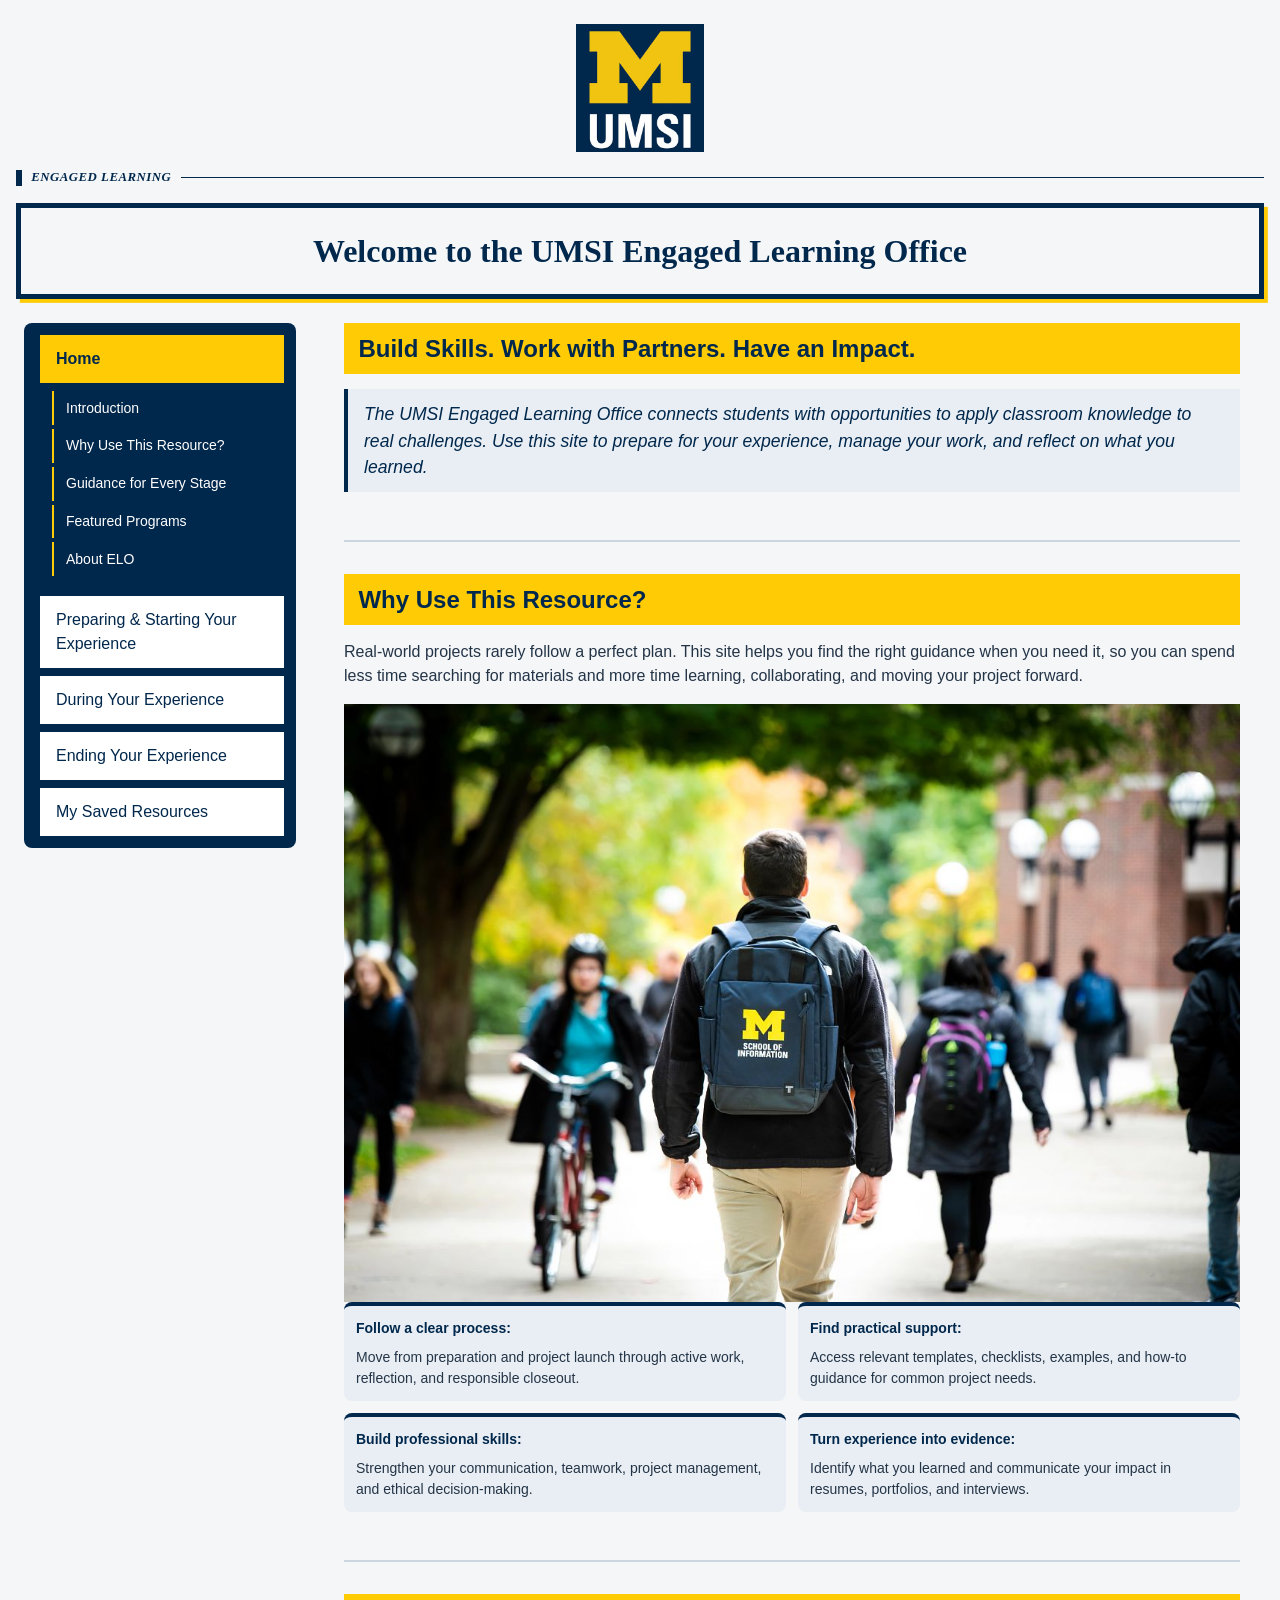
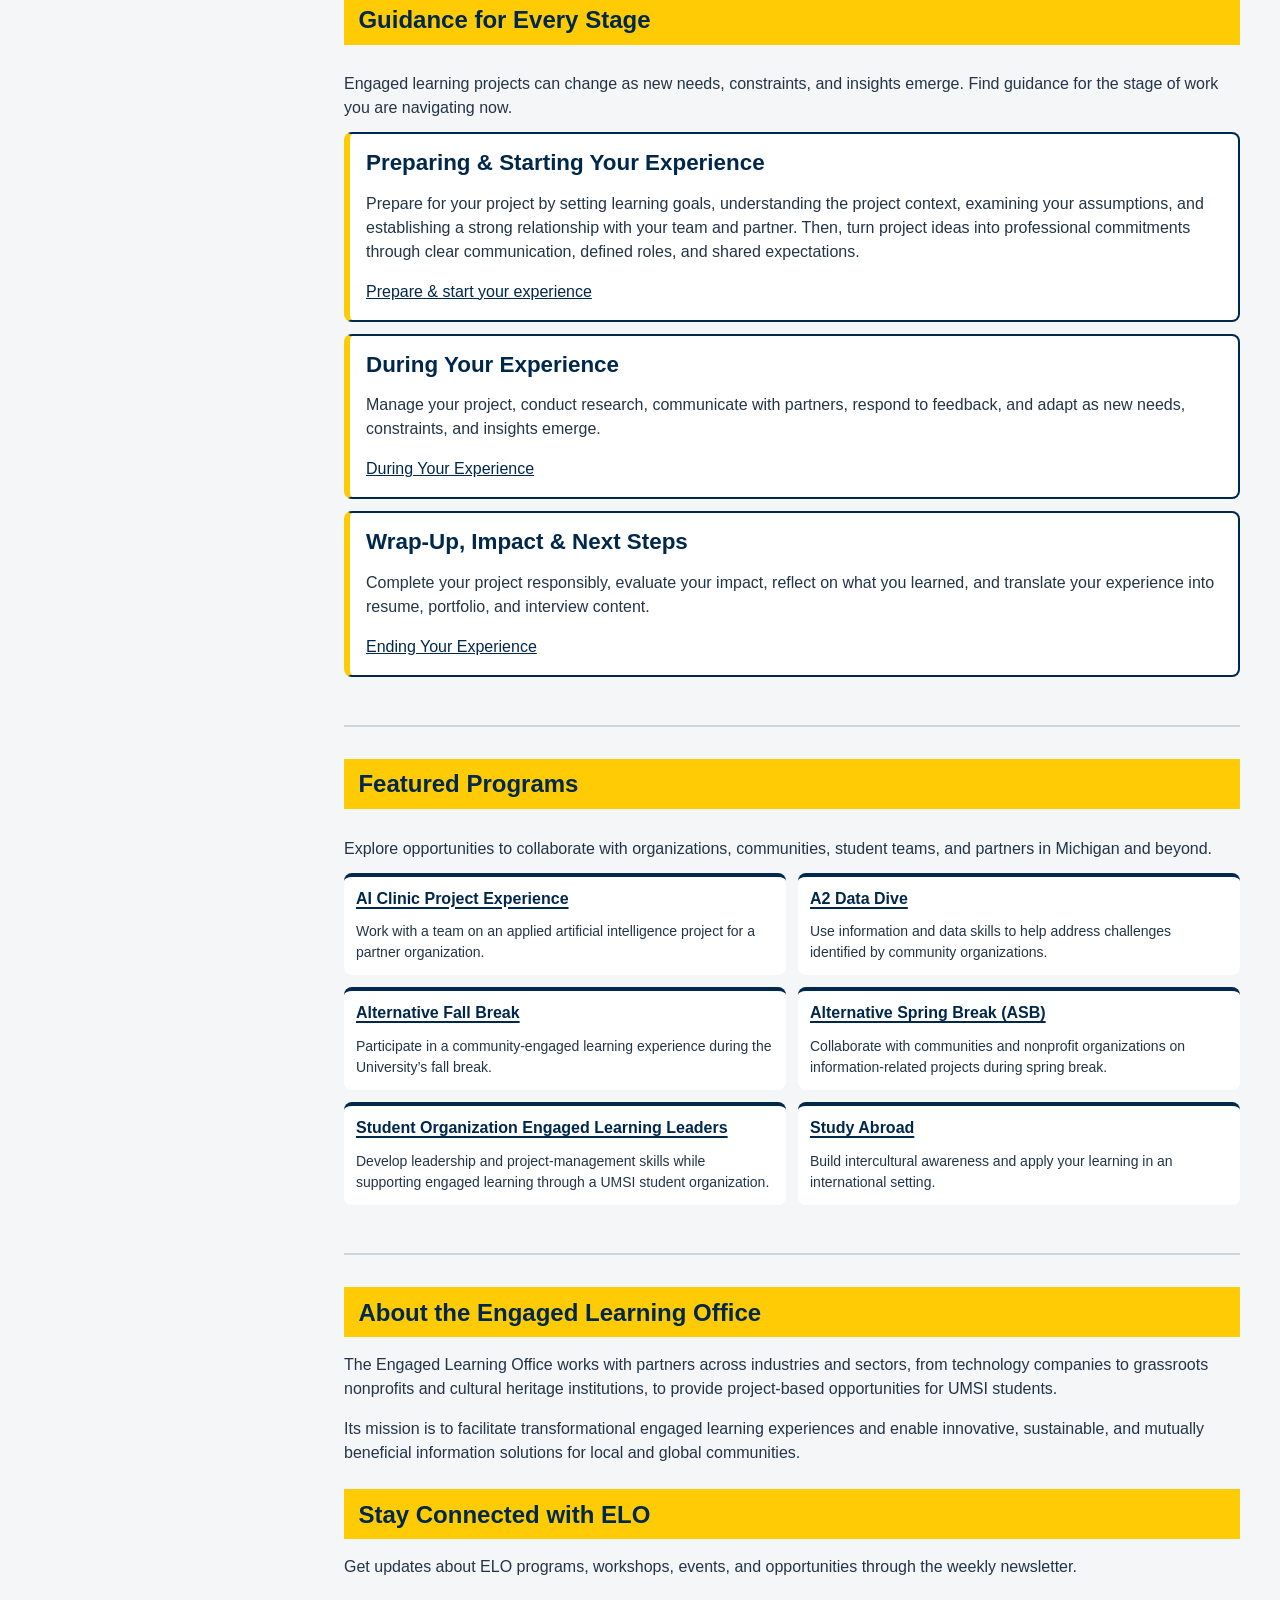
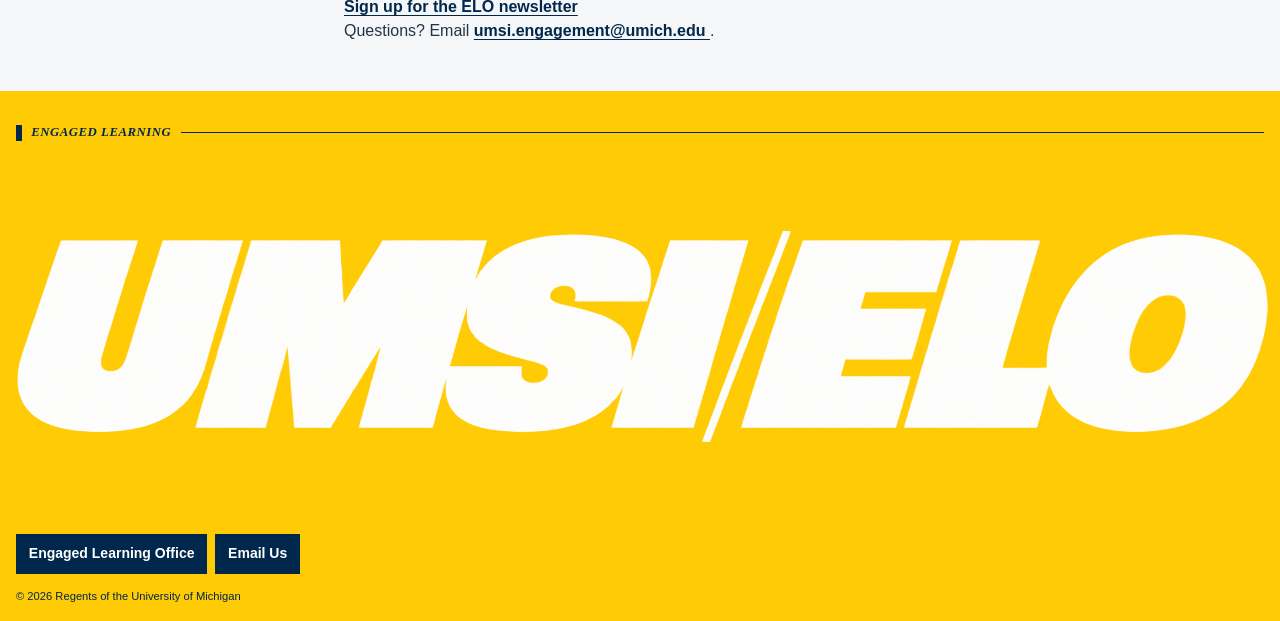
==== commit 80d0c9b6: "Add files via upload" ====
--- a/index.html
+++ b/index.html
@@ -50,11 +50,13 @@
                 <li>
                     <a href="ending.html">Ending Your Experience</a>
                 </li>
+                <li><a href="saved.html">My Saved Resources</a></li>
+
             </ul>
         </nav>
 
         <main id="main">
-            <section id="" introduction">
+            <section id="introduction">
                 <h2>Build Skills. Work with Partners. Have an Impact.</h2>
                 <p class="page-intro">
                     The UMSI Engaged Learning Office connects students with opportunities to apply classroom knowledge
@@ -216,7 +218,7 @@
         <p>&copy; <span id="current-year">2026</span> Regents of the University of Michigan</p>
 
     </footer>
-  <script src="js/script.js"></script>
+    <script src="js/script.js"></script>
 
 </body>
 
